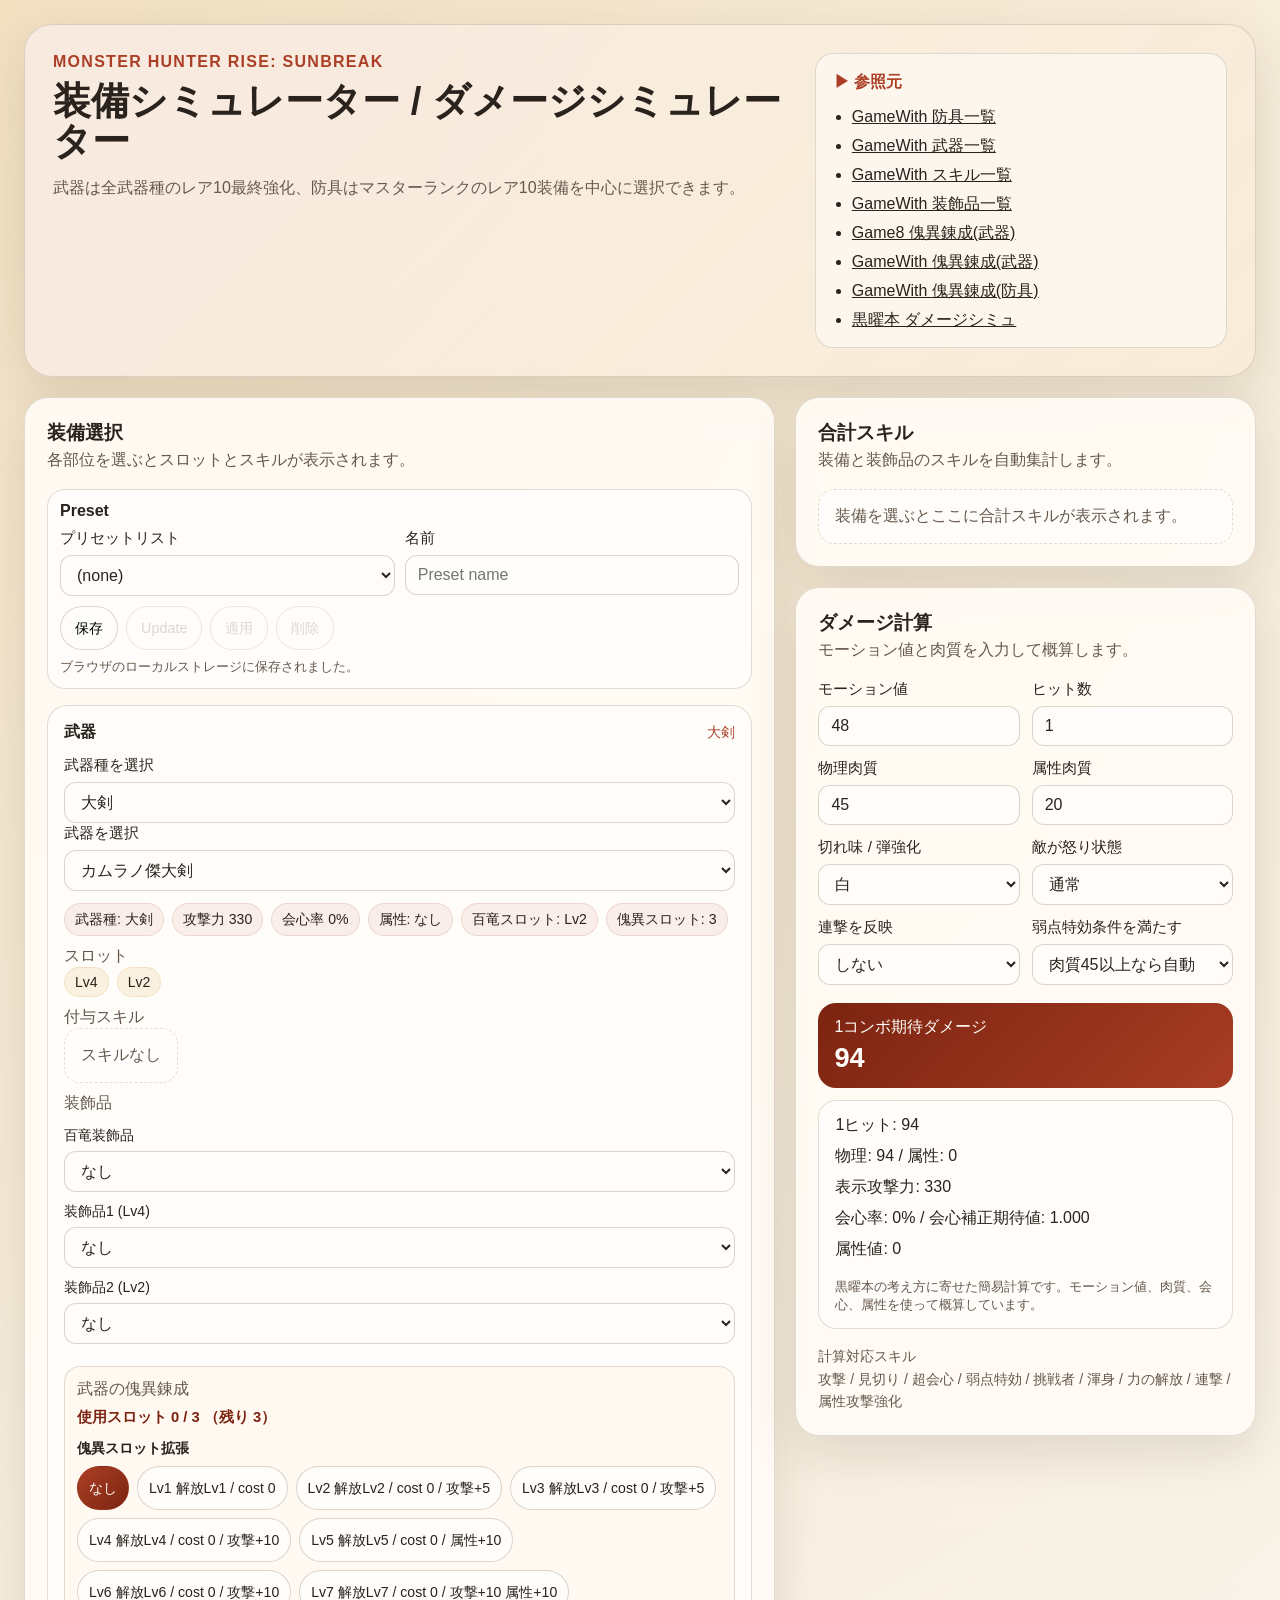
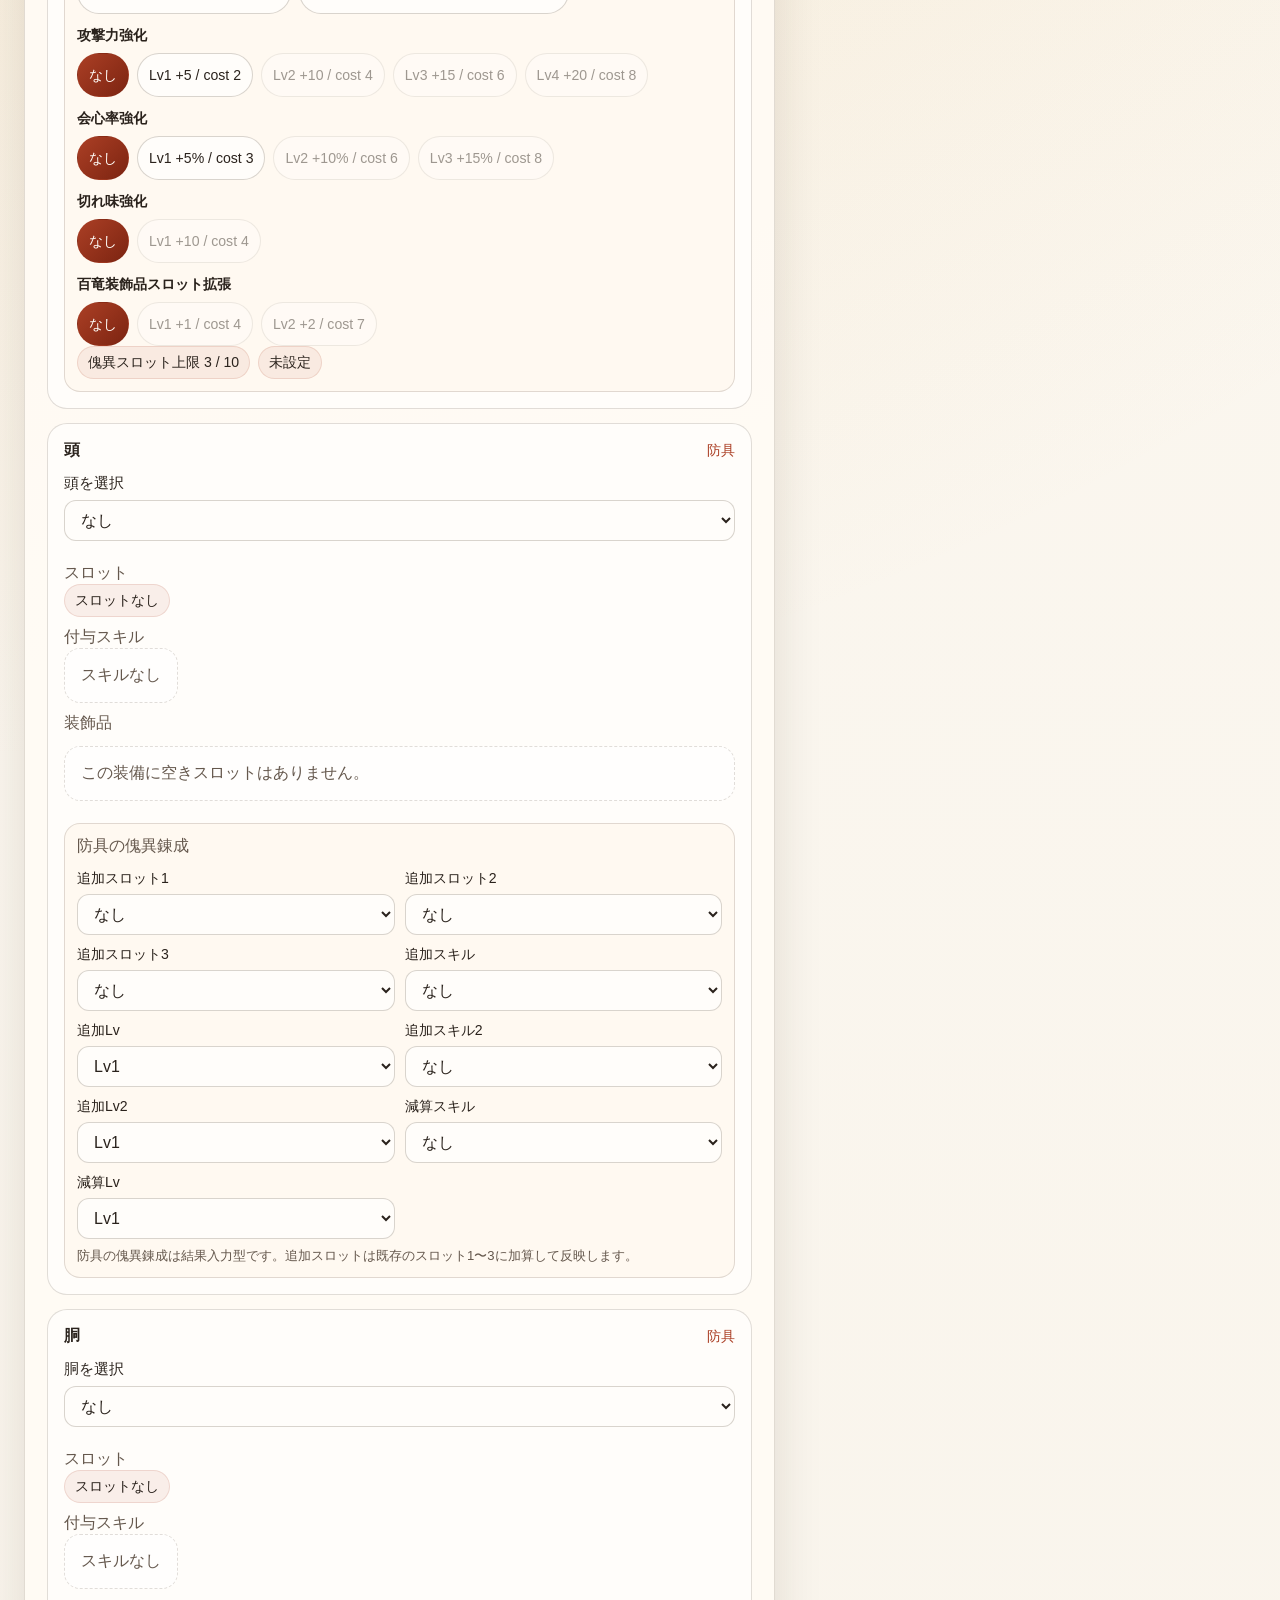
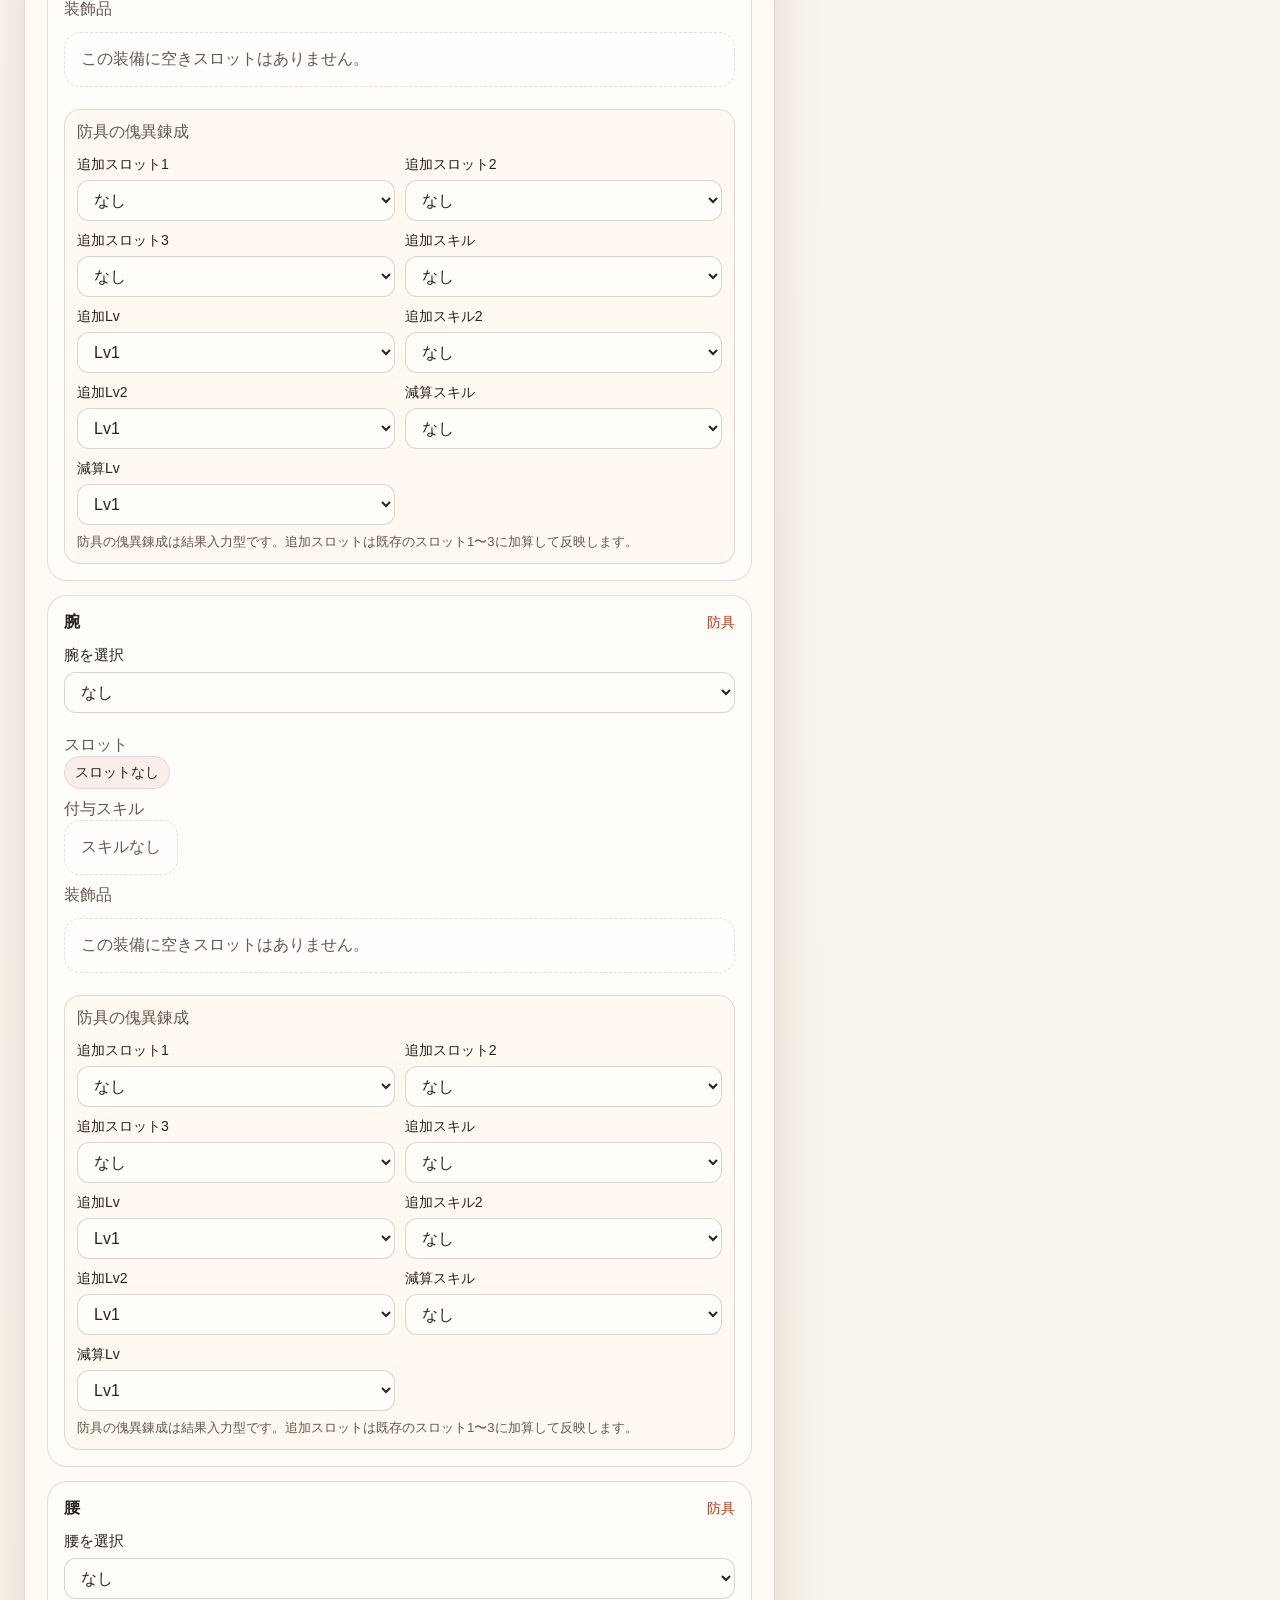
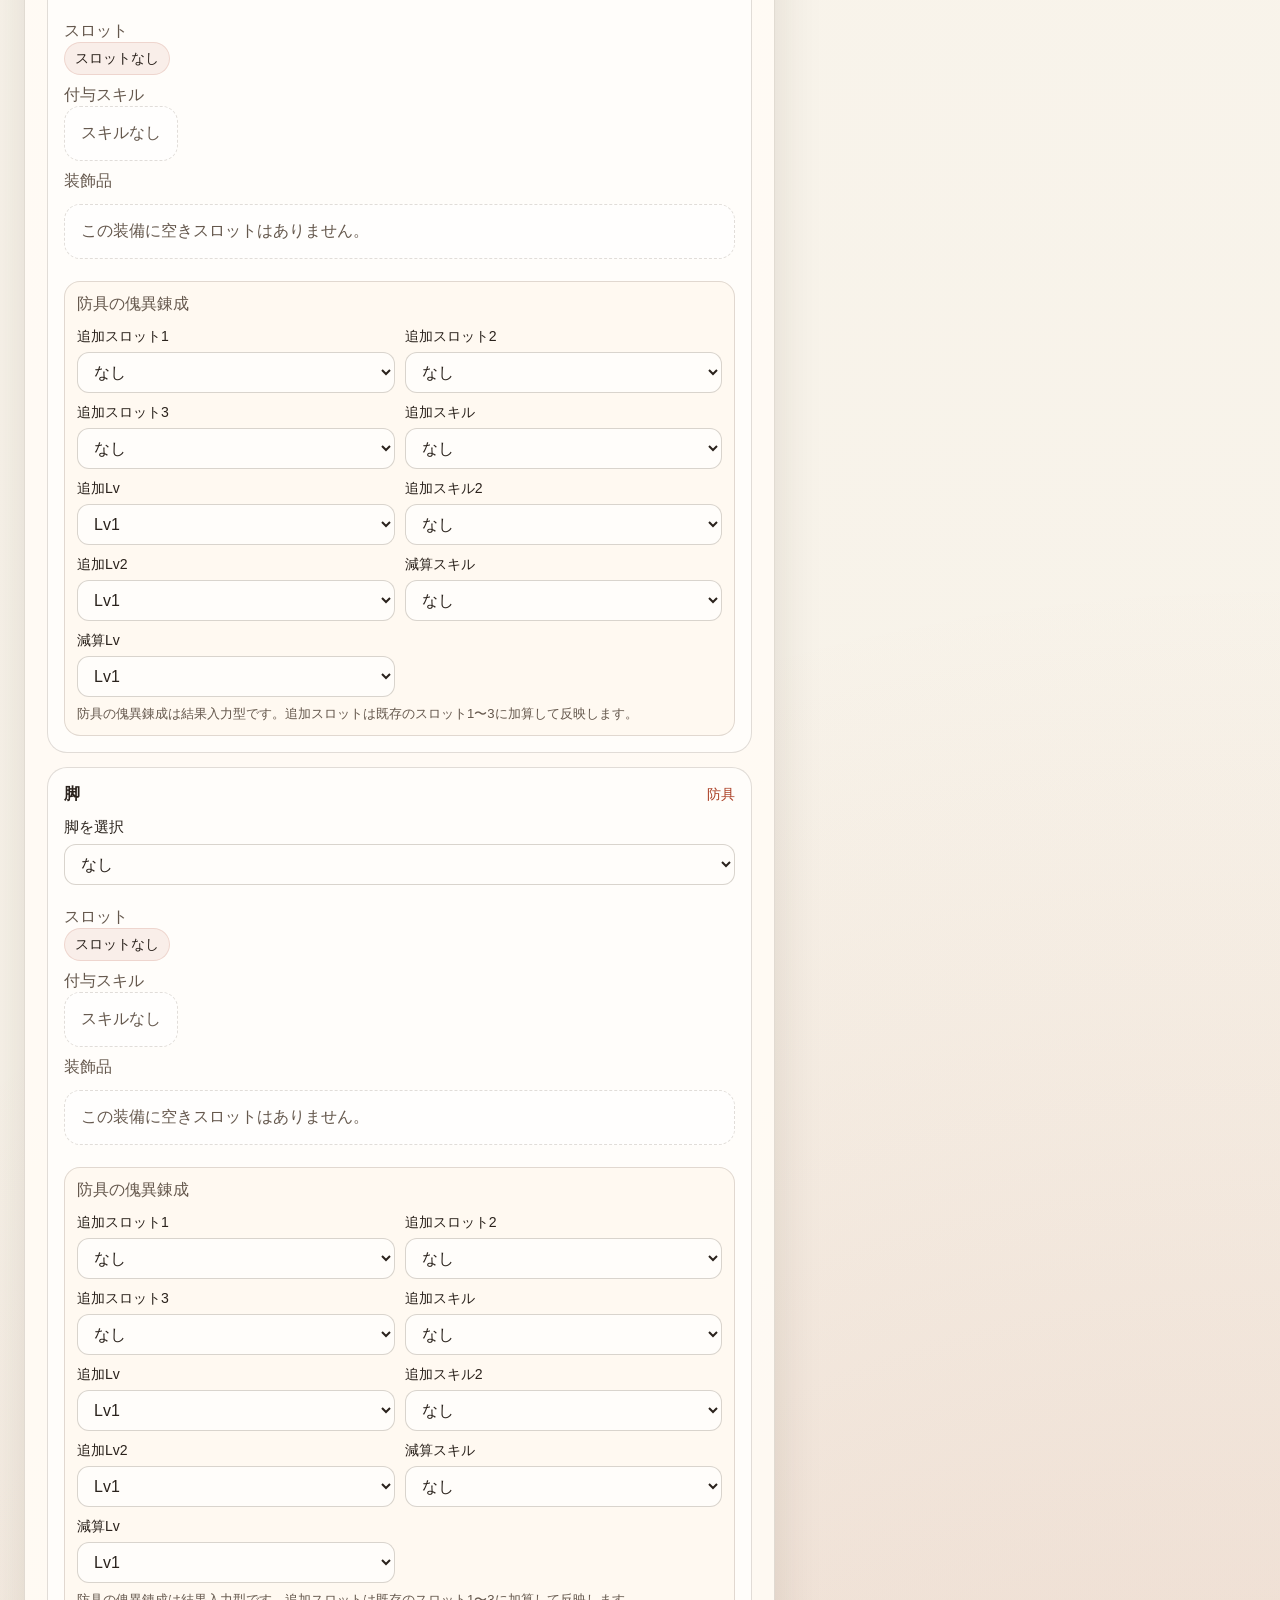
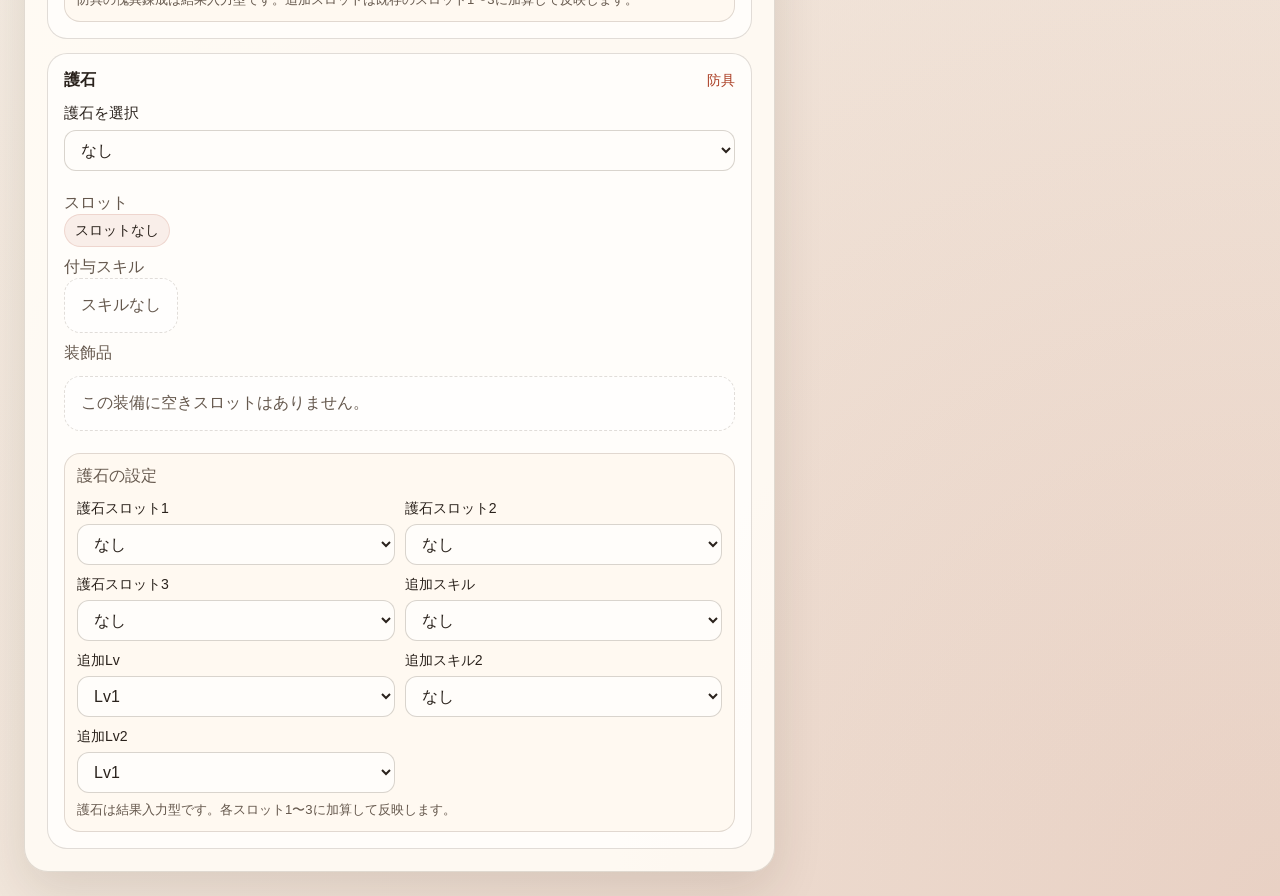
==== index.html @ 84d7444c "Add files via upload" ====
﻿<!DOCTYPE html>
<html lang="ja">
  <head>
    <meta charset="UTF-8" />
    <meta name="viewport" content="width=device-width, initial-scale=1.0" />
    <title>サンブレイク装備・ダメージシミュレーター</title>
    <link rel="stylesheet" href="./styles.css" />
  </head>
  <body>
    <div class="app-shell">
      <header class="hero">
        <div>
          <p class="eyebrow">Monster Hunter Rise: Sunbreak</p>
          <h1>装備シミュレーター / ダメージシミュレーター</h1>
          <p class="hero-copy">
            武器は全武器種のレア10最終強化、防具はマスターランクのレア10装備を中心に選択できます。
          </p>
        </div>
        <div class="hero-note">
          <details open>
            <summary style="cursor:pointer;font-weight:700;color:var(--accent);list-style:none;padding:2px 0;">▶ 参照元</summary>
            <ul>
              <li><a href="https://gamewith.jp/mhrize/article/show/348248" target="_blank" rel="noreferrer">GameWith 防具一覧</a></li>
              <li><a href="https://gamewith.jp/mhrize/article/show/230751" target="_blank" rel="noreferrer">GameWith 武器一覧</a></li>
              <li><a href="https://gamewith.jp/mhrize/article/show/265040" target="_blank" rel="noreferrer">GameWith スキル一覧</a></li>
              <li><a href="https://gamewith.jp/mhrize/article/show/266756" target="_blank" rel="noreferrer">GameWith 装飾品一覧</a></li>
              <li><a href="https://game8.jp/mhrise/470336" target="_blank" rel="noreferrer">Game8 傀異錬成(武器)</a></li>
              <li><a href="https://gamewith.jp/mhrize/article/show/352670" target="_blank" rel="noreferrer">GameWith 傀異錬成(武器)</a></li>
              <li><a href="https://gamewith.jp/mhrize/article/show/379459" target="_blank" rel="noreferrer">GameWith 傀異錬成(防具)</a></li>
              <li><a href="https://kuroyonhon.com/mhrisesb/d/dame.php" target="_blank" rel="noreferrer">黒曜本 ダメージシミュ</a></li>
            </ul>
          </details>
        </div>
      </header>

      <main class="layout">
        <section class="panel">
          <div class="section-heading">
            <h2>装備選択</h2>
            <p>各部位を選ぶとスロットとスキルが表示されます。</p>
          </div>
          <div id="preset-panel" class="preset-panel">
            <div class="preset-title">Preset</div>
            <div class="preset-grid">
              <label>
                プリセットリスト
                <select id="preset-select" data-expandable-select="true"></select>
              </label>
              <label>
                名前
                <input id="preset-name" type="text" placeholder="Preset name" />
              </label>
              <div class="preset-actions">
                <button type="button" id="preset-save">保存</button>
                <button type="button" id="preset-update">Update</button>
                <button type="button" id="preset-apply">適用</button>
                <button type="button" id="preset-delete">削除</button>
              </div>
            </div>
            <div class="meta-text">ブラウザのローカルストレージに保存されました。</div>
          </div>          <div id="equipment-grid" class="equipment-grid"></div>
        </section>

        <aside class="summary-column">
          <section class="panel">
            <div class="section-heading">
              <h2>合計スキル</h2>
              <p>装備と装飾品のスキルを自動集計します。</p>
            </div>
            <div id="skill-summary" class="skill-summary"></div>
          </section>

          <section class="panel">
            <div class="section-heading">
              <h2>ダメージ計算</h2>
              <p>モーション値と肉質を入力して概算します。</p>
            </div>
            <form id="damage-form" class="damage-form">
              <label>
                モーション値
                <input type="number" name="motionValue" min="1" max="500" value="48" />
              </label>
              <label>
                ヒット数
                <input type="number" name="hits" min="1" max="20" value="1" />
              </label>
              <label>
                物理肉質
                <input type="number" name="hitzone" min="1" max="100" value="45" />
              </label>
              <label>
                属性肉質
                <input type="number" name="elementHitzone" min="0" max="100" value="20" />
              </label>
              <label>
                切れ味 / 弾強化
                <select name="sharpness">
                  <option value="purple">紫</option>
                  <option value="white" selected>白</option>
                  <option value="blue">青</option>
                  <option value="green">緑</option>
                </select>
              </label>
              <label>
                敵が怒り状態
                <select name="monsterState">
                  <option value="normal" selected>通常</option>
                  <option value="enraged">怒り</option>
                </select>
              </label>
              <label>
                連撃を反映
                <select name="burstState">
                  <option value="off" selected>しない</option>
                  <option value="on">する</option>
                </select>
              </label>
              <label>
                弱点特効条件を満たす
                <select name="weakspot">
                  <option value="auto" selected>肉質45以上なら自動</option>
                  <option value="force">常に反映</option>
                  <option value="off">反映しない</option>
                </select>
              </label>
            </form>

            <div id="damage-output" class="damage-output"></div>
            <div class="supported-skills">
              <p>計算対応スキル</p>
              <p>攻撃 / 見切り / 超会心 / 弱点特効 / 挑戦者 / 渾身 / 力の解放 / 連撃 / 属性攻撃強化</p>
            </div>
          </section>
        </aside>
      </main>
    </div>

    <script src="./data.js"></script>
    <script src="./app.js"></script>
  </body>
</html>
---- styles.css ----
:root {
  --bg: #f6f1e7;
  --panel: rgba(255, 251, 245, 0.92);
  --line: rgba(73, 54, 32, 0.16);
  --ink: #2a221c;
  --muted: #65584d;
  --accent: #ab3f25;
  --accent-strong: #7c2411;
  --gold: #d49b35;
  --shadow: 0 18px 50px rgba(49, 32, 16, 0.12);
}

* { box-sizing: border-box; }

body {
  margin: 0;
  min-height: 100vh;
  font-family: "Yu Gothic UI", "Hiragino Sans", sans-serif;
  color: var(--ink);
  background:
    radial-gradient(circle at top left, rgba(212,155,53,0.26), transparent 32%),
    radial-gradient(circle at bottom right, rgba(171,63,37,0.18), transparent 26%),
    linear-gradient(180deg, #fcf8f1, var(--bg));
}

a { color: inherit; }

.app-shell {
  max-width: 1420px;
  margin: 0 auto;
  padding: 24px;
}

/* HERO */
.hero {
  display: grid;
  grid-template-columns: 1.8fr 1fr;
  gap: 20px;
  padding: 28px;
  border: 1px solid var(--line);
  border-radius: 28px;
  background: linear-gradient(135deg, rgba(171,63,37,0.08), rgba(212,155,53,0.14)), var(--panel);
  box-shadow: var(--shadow);
}

.eyebrow {
  margin: 0 0 10px;
  color: var(--accent);
  font-weight: 700;
  letter-spacing: 0.08em;
  text-transform: uppercase;
}

h1, h2, h3, h4, p { margin: 0; }

h1 { font-size: clamp(1.9rem, 3vw, 3.2rem); line-height: 1.05; }

.hero-copy, .section-heading p, .piece-summary, .supported-skills, .meta-text { color: var(--muted); }

.hero-copy { margin-top: 12px; max-width: 760px; line-height: 1.7; }

.hero-note {
  padding: 16px 18px;
  border-radius: 18px;
  border: 1px solid var(--line);
  background: rgba(255,255,255,0.5);
}

.hero-note ul { margin: 12px 0 0; padding-left: 18px; display: grid; gap: 8px; }

/* LAYOUT */
.layout {
  display: grid;
  grid-template-columns: minmax(0, 1.55fr) minmax(320px, 0.95fr);
  gap: 20px;
  margin-top: 20px;
}

.summary-column { display: grid; gap: 20px; align-content: start; }

.panel {
  padding: 22px;
  border: 1px solid var(--line);
  border-radius: 24px;
  background: var(--panel);
  box-shadow: var(--shadow);
}

.section-heading { margin-bottom: 18px; }
.section-heading h2 { font-size: 1.2rem; margin-bottom: 4px; }

/* EQUIPMENT */
.equipment-grid { display: grid; gap: 14px; }

.piece-card {
  border: 1px solid var(--line);
  border-radius: 20px;
  padding: 16px;
  background: rgba(255,255,255,0.58);
}

.piece-header {
  display: flex;
  justify-content: space-between;
  gap: 12px;
  align-items: baseline;
  margin-bottom: 12px;
}

.piece-title { font-weight: 700; }
.piece-type { color: var(--accent); font-size: 0.9rem; }

/* FORM ELEMENTS — font-size:16px でスマホズーム防止 */
select, input {
  width: 100%;
  margin-top: 6px;
  border: 1px solid rgba(67,49,26,0.2);
  border-radius: 12px;
  padding: 10px 12px;
  font: inherit;
  font-size: 16px;
  color: var(--ink);
  background: #fffdfa;
}

select[size]:not([size="1"]) { background: #fff; }

label { display: block; font-size: 0.95rem; }

.piece-meta { display: grid; gap: 10px; margin-top: 12px; }

.chip-row, .slot-row, .skill-row { display: flex; flex-wrap: wrap; gap: 8px; }

.chip, .slot-badge, .skill-badge {
  padding: 6px 10px;
  border-radius: 999px;
  background: rgba(171,63,37,0.08);
  border: 1px solid rgba(171,63,37,0.14);
  font-size: 0.88rem;
}

.slot-badge { background: rgba(212,155,53,0.12); border-color: rgba(212,155,53,0.18); }
.skill-badge { background: rgba(34,75,57,0.09); border-color: rgba(34,75,57,0.16); }

.decoration-grid { display: grid; gap: 10px; margin-top: 12px; }
.decoration-label { font-size: 0.88rem; }

/* SKILL SUMMARY */
.skill-summary { display: grid; gap: 10px; }

.summary-item {
  display: flex;
  justify-content: space-between;
  gap: 16px;
  padding: 12px 14px;
  border-radius: 16px;
  border: 1px solid var(--line);
  background: rgba(255,255,255,0.58);
}

.summary-item strong { color: var(--accent-strong); }
.summary-item .overcap { color: #a13b26; }

/* DAMAGE */
.damage-form { display: grid; grid-template-columns: repeat(2, minmax(0, 1fr)); gap: 12px; }
.damage-output { display: grid; gap: 12px; margin-top: 18px; }

/* BOWGUN */
.bowgun-panel { margin-top: 12px; padding: 12px; border: 1px solid var(--line); border-radius: 16px; background: rgba(255,255,255,0.62); }

.bowgun-meta { display: grid; grid-template-columns: repeat(2, minmax(0, 1fr)); gap: 8px; margin-bottom: 10px; }

.bowgun-meta-item { padding: 8px 10px; border-radius: 12px; background: rgba(171,63,37,0.06); }

.status-good { color: #1b7f3a; font-weight: 700; }
.status-base { color: var(--muted); }
.status-warn { color: #a13b26; }

.ammo-grid { display: grid; gap: 8px; max-height: 240px; overflow: auto; }

.ammo-row {
  display: grid;
  grid-template-columns: 1.5fr 0.7fr 1fr;
  gap: 8px;
  align-items: center;
  padding: 8px 10px;
  border-radius: 12px;
  background: rgba(255,255,255,0.72);
  border: 1px solid rgba(67,49,26,0.12);
  font-size: 0.9rem;
}

.ammo-note { color: var(--muted); font-size: 0.85rem; }

/* DAMAGE CARD */
.damage-card {
  padding: 14px 16px;
  border-radius: 18px;
  color: #fffdf9;
  background: linear-gradient(135deg, rgba(124,36,17,0.96), rgba(171,63,37,0.92)), #7c2411;
}

.damage-card strong { display: block; font-size: 1.7rem; margin-top: 4px; }

.damage-breakdown {
  display: grid;
  gap: 10px;
  padding: 14px 16px;
  border-radius: 18px;
  border: 1px solid var(--line);
  background: rgba(255,255,255,0.58);
}

.supported-skills { margin-top: 16px; font-size: 0.88rem; line-height: 1.6; }

.empty {
  padding: 16px;
  border-radius: 16px;
  color: var(--muted);
  background: rgba(255,255,255,0.54);
  border: 1px dashed var(--line);
}

/* AUGMENT */
.augment-panel { margin-top: 12px; padding: 12px; border: 1px solid var(--line); border-radius: 16px; background: rgba(255,248,240,0.82); }

.augment-budget { margin-top: 8px; font-size: 0.92rem; color: var(--accent-strong); font-weight: 700; }

.augment-row { display: grid; gap: 8px; margin-top: 12px; }
.augment-label { font-size: 0.9rem; font-weight: 700; }

.augment-options, .augment-summary { display: flex; flex-wrap: wrap; gap: 8px; }

.augment-chip {
  border: 1px solid rgba(67,49,26,0.2);
  border-radius: 999px;
  padding: 7px 11px;
  font: inherit;
  font-size: 0.88rem;
  color: var(--ink);
  background: #fffdfa;
  cursor: pointer;
  min-height: 44px;
  display: inline-flex;
  align-items: center;
}

.augment-chip.is-active {
  color: #fffdf9;
  background: linear-gradient(135deg, var(--accent), var(--accent-strong));
  border-color: transparent;
}

.augment-chip:disabled { opacity: 0.45; cursor: not-allowed; }

.armor-augment-grid { display: grid; grid-template-columns: repeat(2, minmax(0, 1fr)); gap: 10px; margin-top: 12px; }

/* PRESET */
.preset-panel { margin-bottom: 16px; padding: 12px; border: 1px solid var(--line); border-radius: 18px; background: rgba(255,255,255,0.68); }
.preset-title { font-weight: 700; margin-bottom: 8px; }
.preset-grid { display: grid; grid-template-columns: repeat(2, minmax(0, 1fr)); gap: 10px; }
.preset-actions { display: flex; flex-wrap: wrap; gap: 8px; align-items: center; }

.preset-actions button {
  border: 1px solid rgba(67,49,26,0.2);
  border-radius: 999px;
  padding: 8px 14px;
  font: inherit;
  font-size: 0.9rem;
  background: #fffdfa;
  cursor: pointer;
  min-height: 44px;
}

.preset-actions button:disabled { opacity: 0.5; cursor: not-allowed; }

.meta-text { margin-top: 8px; font-size: 0.82rem; }

/* ===== TABLET (〜1040px) ===== */
@media (max-width: 1040px) {
  .layout, .hero { grid-template-columns: 1fr; }
}

/* ===== MOBILE (〜720px) ===== */
@media (max-width: 720px) {
  .app-shell { padding: 12px; }

  .panel, .hero { padding: 14px; border-radius: 18px; }

  h1 { font-size: 1.45rem; }

  .hero-copy { font-size: 0.88rem; }

  /* 参照元リストを折りたたみ */
  .hero-note > p { display: none; }
  .hero-note::before {
    content: "▶ 参照元を表示";
    display: block;
    font-size: 0.85rem;
    color: var(--accent);
    font-weight: 700;
    cursor: pointer;
  }

  .damage-form { grid-template-columns: 1fr; }

  .bowgun-meta, .armor-augment-grid, .preset-grid { grid-template-columns: 1fr; }

  .ammo-row {
    grid-template-columns: 1.2fr 0.6fr 1fr;
    font-size: 0.82rem;
  }

  .piece-header { flex-direction: column; gap: 4px; }

  .chip, .slot-badge, .skill-badge { font-size: 0.78rem; padding: 4px 8px; }

  .damage-card strong { font-size: 1.35rem; }

  /* augment チップ: 横スクロール対応 */
  .augment-options {
    overflow-x: auto;
    flex-wrap: nowrap;
    padding-bottom: 4px;
    -webkit-overflow-scrolling: touch;
    scrollbar-width: thin;
  }

  select, input { padding: 12px; min-height: 48px; }
}

/* ===== SMALL PHONE (〜400px) ===== */
@media (max-width: 400px) {
  .app-shell { padding: 8px; }
  h1 { font-size: 1.2rem; }
  .preset-actions button { padding: 8px 10px; font-size: 0.8rem; }
  .section-heading h2 { font-size: 1.05rem; }
}
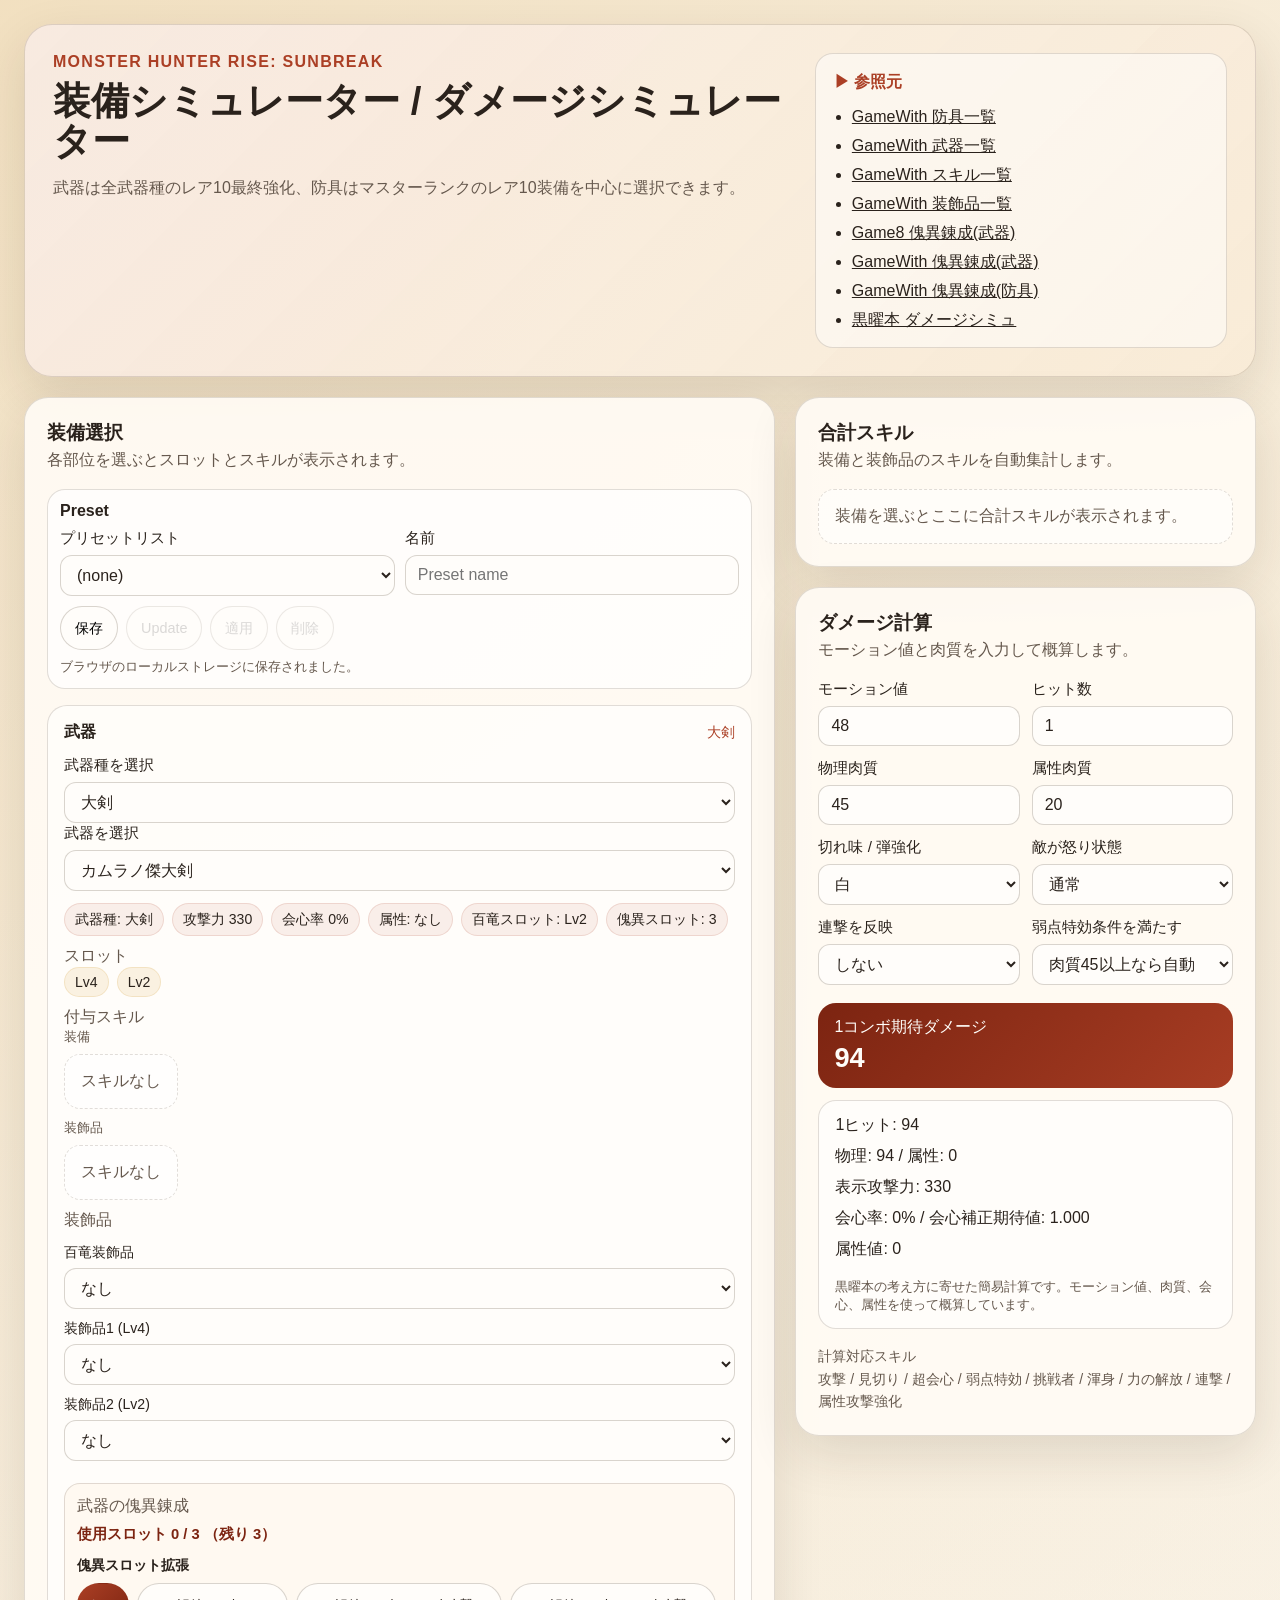
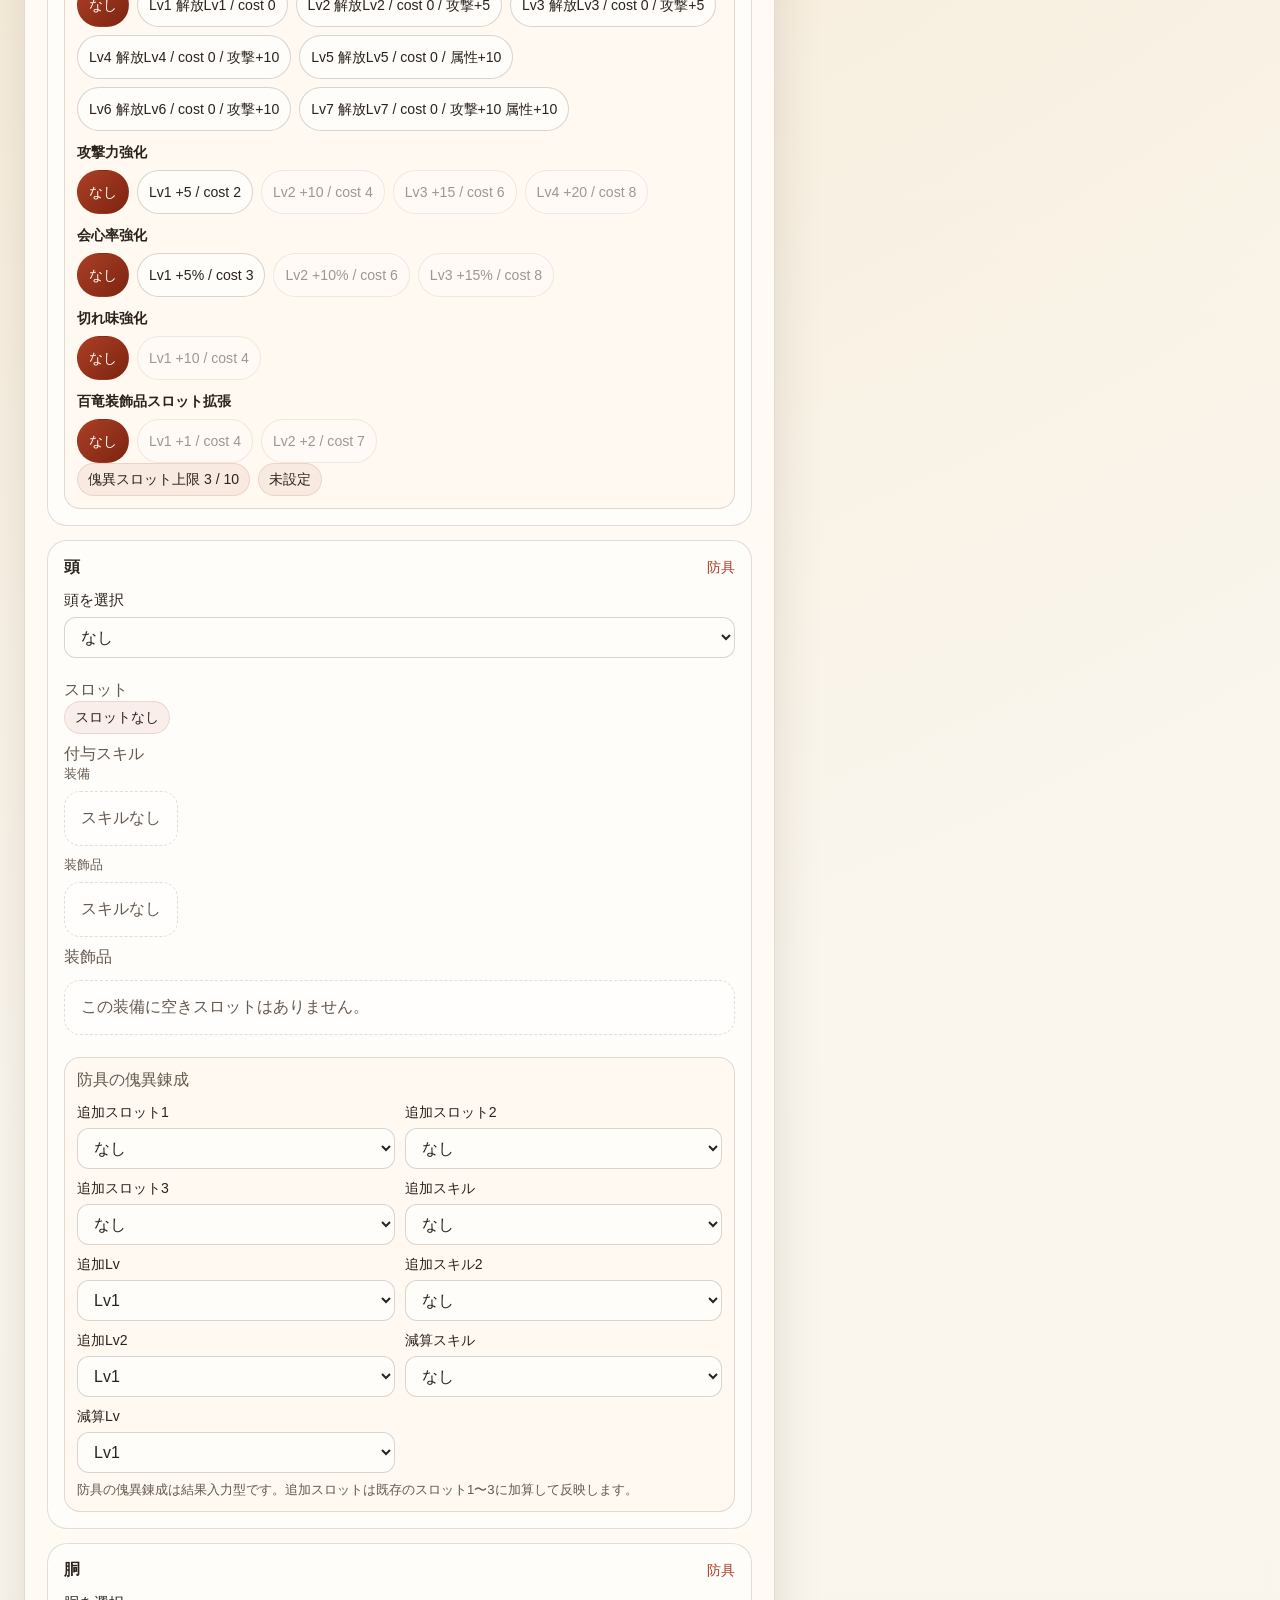
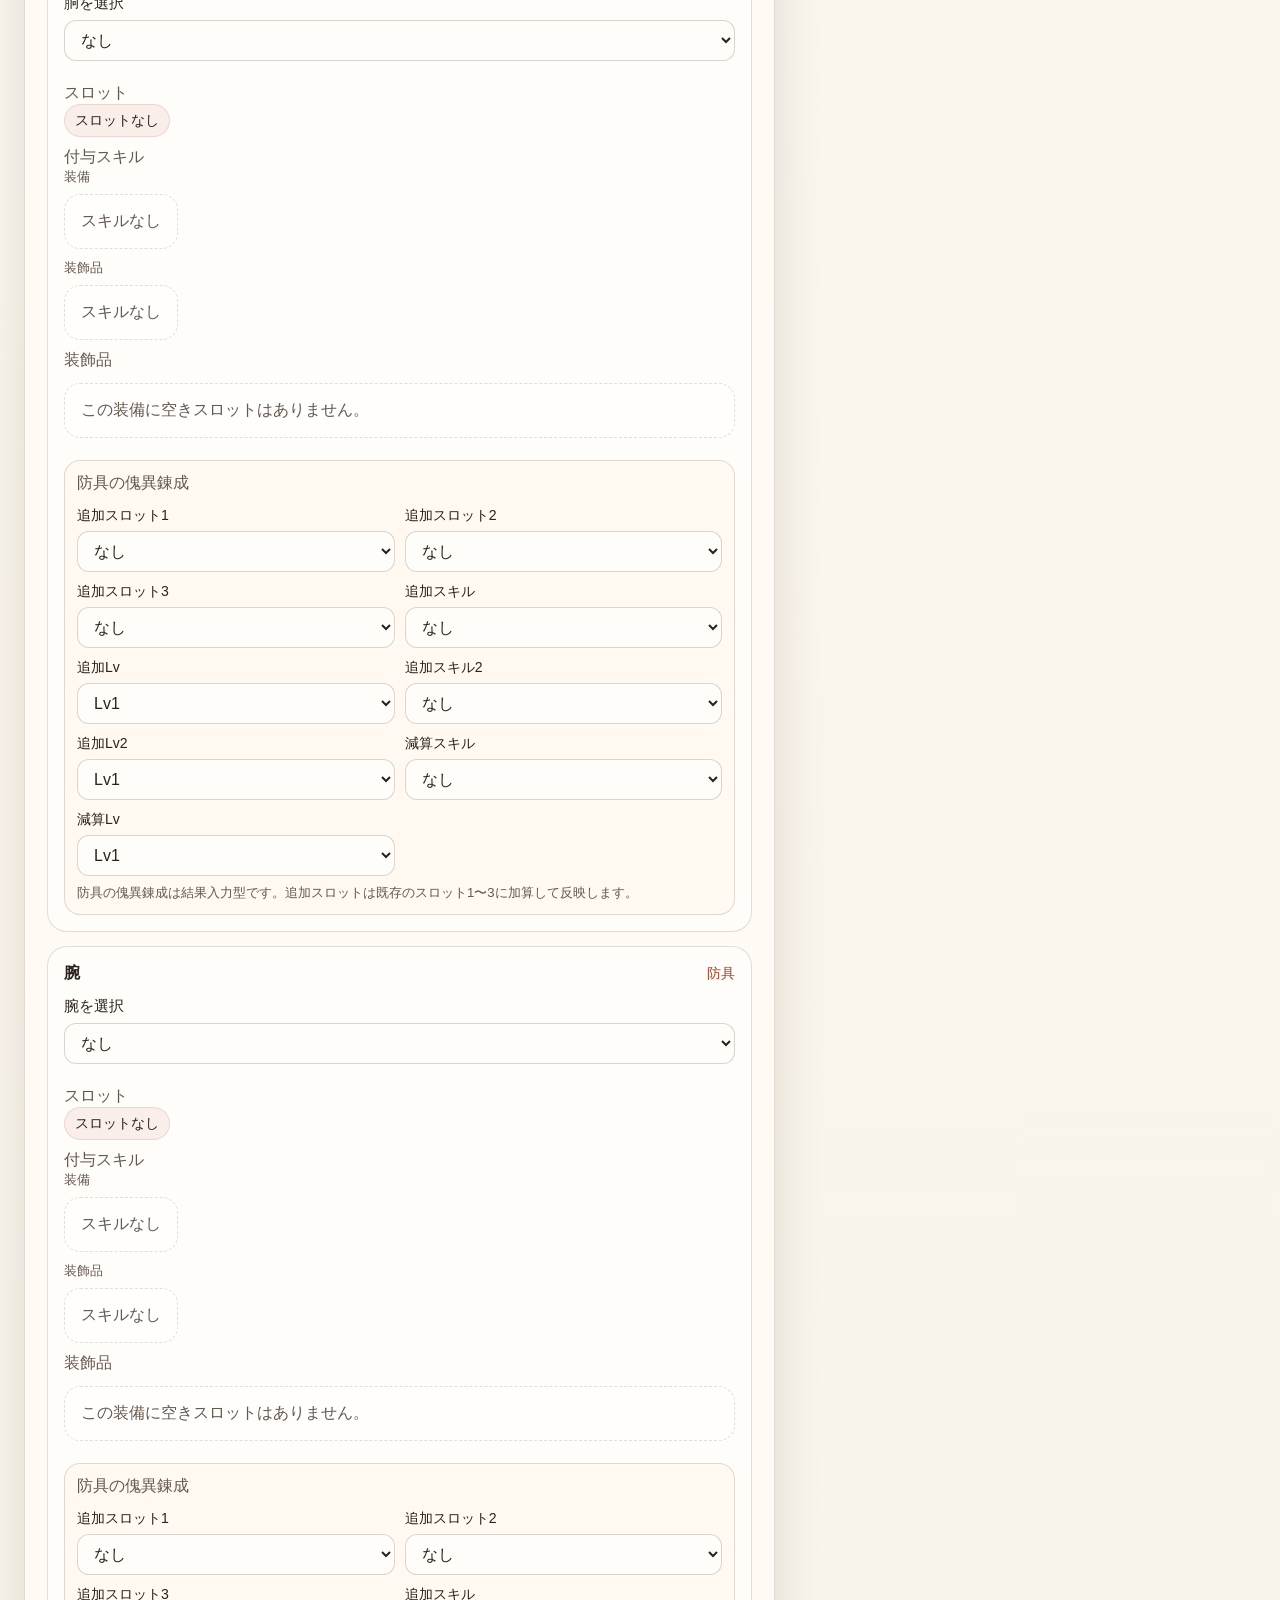
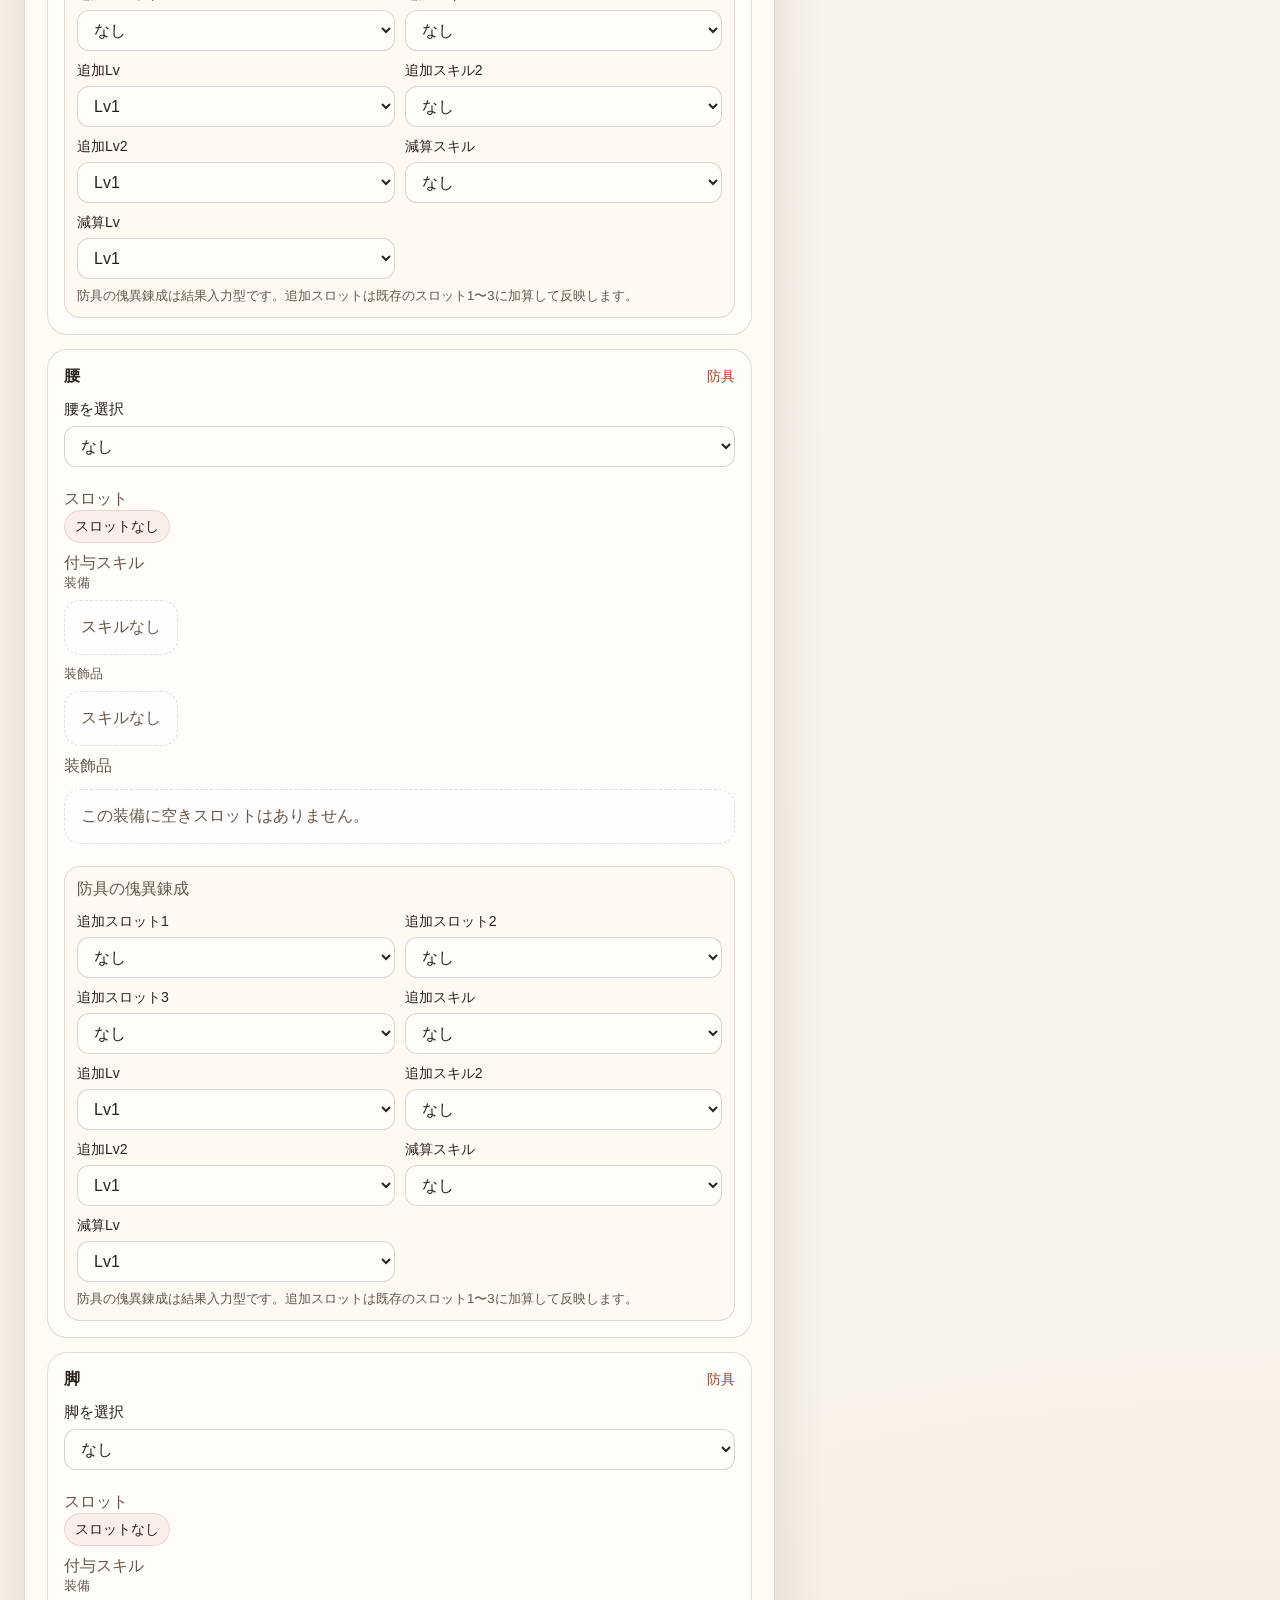
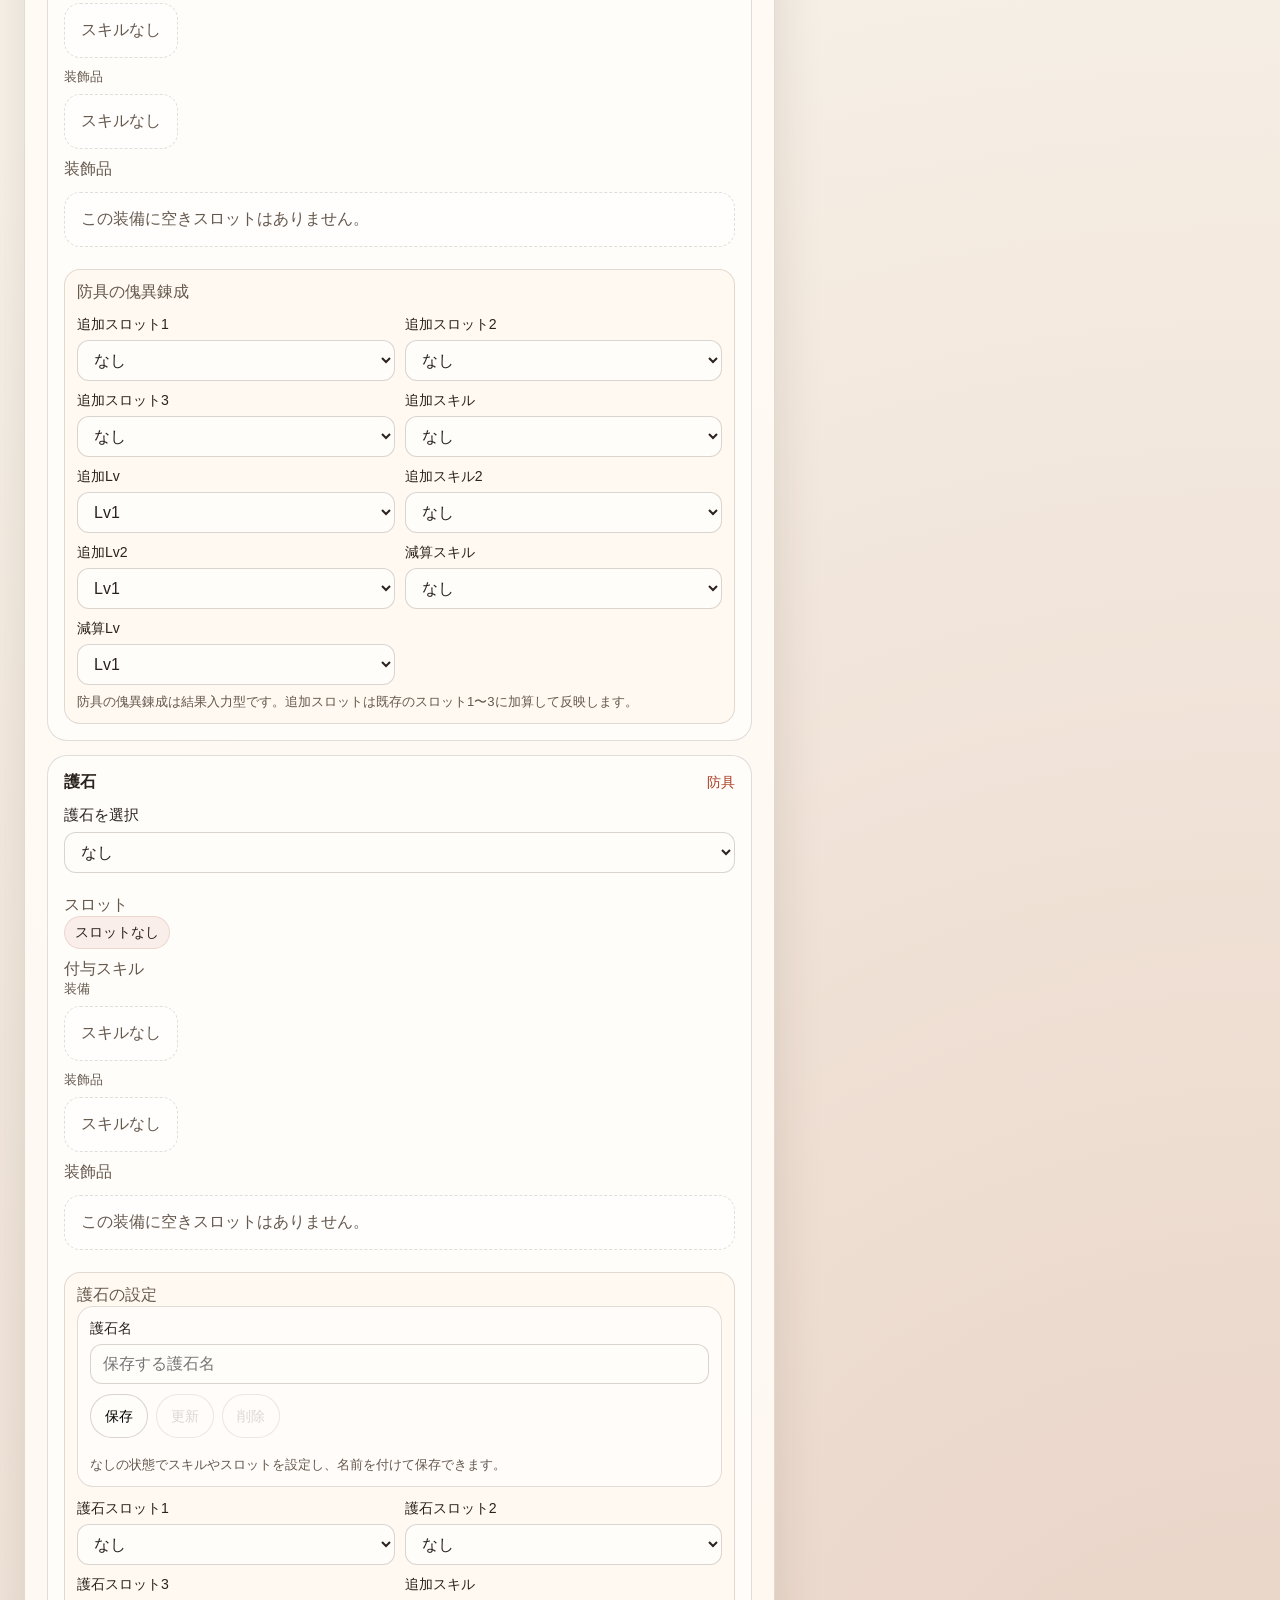
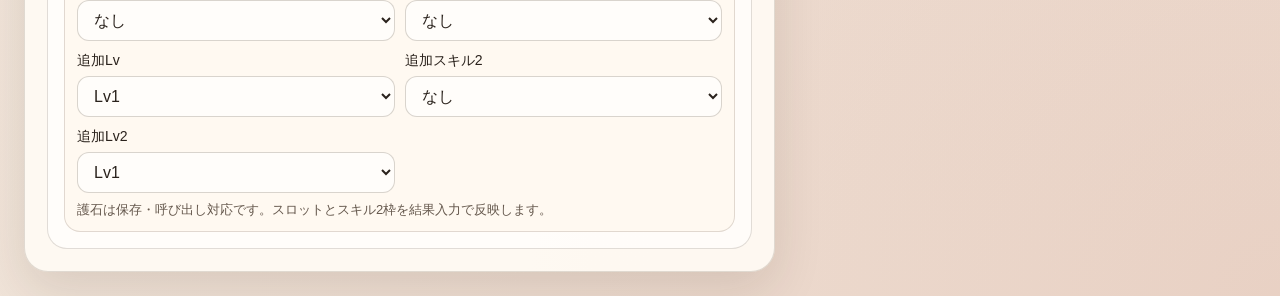
==== commit f5aeb061: "Add files via upload" ====
--- a/index.html
+++ b/index.html
@@ -1,4 +1,4 @@
-﻿<!DOCTYPE html>
+<!DOCTYPE html>
 <html lang="ja">
   <head>
     <meta charset="UTF-8" />
@@ -58,7 +58,8 @@
               </div>
             </div>
             <div class="meta-text">ブラウザのローカルストレージに保存されました。</div>
-          </div>          <div id="equipment-grid" class="equipment-grid"></div>
+          </div>
+          <div id="equipment-grid" class="equipment-grid"></div>
         </section>
 
         <aside class="summary-column">
@@ -135,8 +136,52 @@
       </main>
     </div>
 
+    <!-- フローティングナビ（スマホのみ） -->
+    <div id="float-nav" class="float-nav">
+      <div id="float-menu" class="float-menu" hidden>
+        <div class="float-menu-title">ジャンプ先</div>
+        <button class="float-menu-item" onclick="floatNavTo('top')">⬆ トップ</button>
+        <div class="float-menu-divider">── 装備 ──</div>
+        <button class="float-menu-item" onclick="floatNavTo('section-weapon')">🗡 武器</button>
+        <button class="float-menu-item" onclick="floatNavTo('section-head')">🪖 頭</button>
+        <button class="float-menu-item" onclick="floatNavTo('section-chest')">🥻 胴</button>
+        <button class="float-menu-item" onclick="floatNavTo('section-arms')">🧤 腕</button>
+        <button class="float-menu-item" onclick="floatNavTo('section-waist')">🎽 腰</button>
+        <button class="float-menu-item" onclick="floatNavTo('section-legs')">👢 脚</button>
+        <button class="float-menu-item" onclick="floatNavTo('section-charm')">💎 護石</button>
+        <div class="float-menu-divider">── まとめ ──</div>
+        <button class="float-menu-item" onclick="floatNavTo('skill-summary')">📊 合計スキル</button>
+        <button class="float-menu-item" onclick="floatNavTo('damage-form')">💥 ダメージ計算</button>
+      </div>
+      <button id="float-toggle" class="float-toggle" onclick="toggleFloatNav()" aria-label="ナビゲーション">
+        <span id="float-toggle-icon">☰</span>
+      </button>
+    </div>
+
+    <script>
+      function toggleFloatNav() {
+        const menu = document.getElementById('float-menu');
+        const icon = document.getElementById('float-toggle-icon');
+        const isOpen = !menu.hidden;
+        menu.hidden = isOpen;
+        icon.textContent = isOpen ? '☰' : '✕';
+      }
+      function floatNavTo(id) {
+        const el = id === 'top' ? document.body : document.getElementById(id);
+        if (el) el.scrollIntoView({ behavior: 'smooth', block: 'start' });
+        document.getElementById('float-menu').hidden = true;
+        document.getElementById('float-toggle-icon').textContent = '☰';
+      }
+      document.addEventListener('click', function(e) {
+        const nav = document.getElementById('float-nav');
+        if (!nav.contains(e.target)) {
+          document.getElementById('float-menu').hidden = true;
+          document.getElementById('float-toggle-icon').textContent = '☰';
+        }
+      });
+    </script>
+
     <script src="./data.js"></script>
     <script src="./app.js"></script>
   </body>
 </html>
-
--- a/styles.css
+++ b/styles.css
@@ -31,7 +31,7 @@
   padding: 24px;
 }
 
-/* HERO */
+/* ── HERO ── */
 .hero {
   display: grid;
   grid-template-columns: 1.8fr 1fr;
@@ -68,7 +68,7 @@
 
 .hero-note ul { margin: 12px 0 0; padding-left: 18px; display: grid; gap: 8px; }
 
-/* LAYOUT */
+/* ── LAYOUT ── */
 .layout {
   display: grid;
   grid-template-columns: minmax(0, 1.55fr) minmax(320px, 0.95fr);
@@ -89,7 +89,7 @@
 .section-heading { margin-bottom: 18px; }
 .section-heading h2 { font-size: 1.2rem; margin-bottom: 4px; }
 
-/* EQUIPMENT */
+/* ── EQUIPMENT ── */
 .equipment-grid { display: grid; gap: 14px; }
 
 .piece-card {
@@ -110,7 +110,7 @@
 .piece-title { font-weight: 700; }
 .piece-type { color: var(--accent); font-size: 0.9rem; }
 
-/* FORM ELEMENTS — font-size:16px でスマホズーム防止 */
+/* ── FORM — font-size:16px でiOSズーム防止 ── */
 select, input {
   width: 100%;
   margin-top: 6px;
@@ -131,6 +131,11 @@
 
 .chip-row, .slot-row, .skill-row { display: flex; flex-wrap: wrap; gap: 8px; }
 
+/* ── SKILL GROUPS ── */
+.skill-groups { display: grid; gap: 10px; }
+.skill-group-block { display: grid; gap: 8px; }
+.skill-group-title { font-size: 0.82rem; color: var(--muted); }
+
 .chip, .slot-badge, .skill-badge {
   padding: 6px 10px;
   border-radius: 999px;
@@ -145,7 +150,7 @@
 .decoration-grid { display: grid; gap: 10px; margin-top: 12px; }
 .decoration-label { font-size: 0.88rem; }
 
-/* SKILL SUMMARY */
+/* ── SKILL SUMMARY ── */
 .skill-summary { display: grid; gap: 10px; }
 
 .summary-item {
@@ -160,12 +165,13 @@
 
 .summary-item strong { color: var(--accent-strong); }
 .summary-item .overcap { color: #a13b26; }
-
-/* DAMAGE */
+.summary-item .cap-reached { color: #2d7a46; }
+
+/* ── DAMAGE ── */
 .damage-form { display: grid; grid-template-columns: repeat(2, minmax(0, 1fr)); gap: 12px; }
 .damage-output { display: grid; gap: 12px; margin-top: 18px; }
 
-/* BOWGUN */
+/* ── BOWGUN ── */
 .bowgun-panel { margin-top: 12px; padding: 12px; border: 1px solid var(--line); border-radius: 16px; background: rgba(255,255,255,0.62); }
 
 .bowgun-meta { display: grid; grid-template-columns: repeat(2, minmax(0, 1fr)); gap: 8px; margin-bottom: 10px; }
@@ -192,7 +198,7 @@
 
 .ammo-note { color: var(--muted); font-size: 0.85rem; }
 
-/* DAMAGE CARD */
+/* ── DAMAGE CARD ── */
 .damage-card {
   padding: 14px 16px;
   border-radius: 18px;
@@ -221,14 +227,11 @@
   border: 1px dashed var(--line);
 }
 
-/* AUGMENT */
+/* ── AUGMENT ── */
 .augment-panel { margin-top: 12px; padding: 12px; border: 1px solid var(--line); border-radius: 16px; background: rgba(255,248,240,0.82); }
-
 .augment-budget { margin-top: 8px; font-size: 0.92rem; color: var(--accent-strong); font-weight: 700; }
-
 .augment-row { display: grid; gap: 8px; margin-top: 12px; }
 .augment-label { font-size: 0.9rem; font-weight: 700; }
-
 .augment-options, .augment-summary { display: flex; flex-wrap: wrap; gap: 8px; }
 
 .augment-chip {
@@ -255,7 +258,20 @@
 
 .armor-augment-grid { display: grid; grid-template-columns: repeat(2, minmax(0, 1fr)); gap: 10px; margin-top: 12px; }
 
-/* PRESET */
+/* ── CHARM STORAGE ── */
+.charm-storage-panel {
+  display: grid;
+  gap: 10px;
+  margin-bottom: 12px;
+  padding: 12px;
+  border: 1px solid var(--line);
+  border-radius: 16px;
+  background: rgba(255,255,255,0.54);
+}
+
+.charm-actions { display: flex; flex-wrap: wrap; gap: 8px; }
+
+/* ── PRESET ── */
 .preset-panel { margin-bottom: 16px; padding: 12px; border: 1px solid var(--line); border-radius: 18px; background: rgba(255,255,255,0.68); }
 .preset-title { font-weight: 700; margin-bottom: 8px; }
 .preset-grid { display: grid; grid-template-columns: repeat(2, minmax(0, 1fr)); gap: 10px; }
@@ -274,50 +290,58 @@
 
 .preset-actions button:disabled { opacity: 0.5; cursor: not-allowed; }
 
-.meta-text { margin-top: 8px; font-size: 0.82rem; }
-
-/* ===== TABLET (〜1040px) ===== */
+.meta-text { margin-top: 8px; font-size: 0.82rem; color: var(--muted); }
+
+/* ════════════════════════════════
+   TABLET  ≤1040px
+════════════════════════════════ */
 @media (max-width: 1040px) {
   .layout, .hero { grid-template-columns: 1fr; }
 }
 
-/* ===== MOBILE (〜720px) ===== */
+/* ════════════════════════════════
+   MOBILE  ≤720px
+════════════════════════════════ */
 @media (max-width: 720px) {
-  .app-shell { padding: 12px; }
-
-  .panel, .hero { padding: 14px; border-radius: 18px; }
-
-  h1 { font-size: 1.45rem; }
-
-  .hero-copy { font-size: 0.88rem; }
-
-  /* 参照元リストを折りたたみ */
-  .hero-note > p { display: none; }
-  .hero-note::before {
-    content: "▶ 参照元を表示";
-    display: block;
-    font-size: 0.85rem;
-    color: var(--accent);
-    font-weight: 700;
-    cursor: pointer;
-  }
-
-  .damage-form { grid-template-columns: 1fr; }
-
-  .bowgun-meta, .armor-augment-grid, .preset-grid { grid-template-columns: 1fr; }
-
-  .ammo-row {
-    grid-template-columns: 1.2fr 0.6fr 1fr;
-    font-size: 0.82rem;
-  }
-
-  .piece-header { flex-direction: column; gap: 4px; }
-
-  .chip, .slot-badge, .skill-badge { font-size: 0.78rem; padding: 4px 8px; }
-
-  .damage-card strong { font-size: 1.35rem; }
-
-  /* augment チップ: 横スクロール対応 */
+  /* 余白を詰める */
+  .app-shell { padding: 10px; }
+  .panel, .hero { padding: 12px; border-radius: 16px; }
+  .layout { gap: 12px; margin-top: 12px; }
+  .hero { gap: 12px; }
+  .equipment-grid { gap: 10px; }
+  .piece-card { padding: 12px; border-radius: 16px; }
+  .section-heading { margin-bottom: 12px; }
+
+  /* タイポ */
+  h1 { font-size: 1.35rem; }
+  .hero-copy { font-size: 0.86rem; margin-top: 8px; }
+  .section-heading h2 { font-size: 1.1rem; }
+
+  /* 参照元折りたたみ */
+  .hero-note { padding: 10px 12px; }
+
+  /* フォーム */
+  .damage-form { grid-template-columns: 1fr; gap: 8px; }
+  select, input { padding: 11px 12px; min-height: 48px; }
+
+  /* グリッド系を1列に */
+  .bowgun-meta,
+  .armor-augment-grid,
+  .preset-grid { grid-template-columns: 1fr; }
+
+  .ammo-row { grid-template-columns: 1.2fr 0.6fr 1fr; font-size: 0.8rem; }
+
+  /* piece-header */
+  .piece-header { flex-direction: column; gap: 2px; margin-bottom: 8px; }
+
+  /* バッジ小さく */
+  .chip, .slot-badge, .skill-badge { font-size: 0.76rem; padding: 4px 8px; }
+
+  /* damage */
+  .damage-card strong { font-size: 1.3rem; }
+  .damage-output { margin-top: 12px; }
+
+  /* augment チップを横スクロール */
   .augment-options {
     overflow-x: auto;
     flex-wrap: nowrap;
@@ -325,14 +349,113 @@
     -webkit-overflow-scrolling: touch;
     scrollbar-width: thin;
   }
-
-  select, input { padding: 12px; min-height: 48px; }
-}
-
-/* ===== SMALL PHONE (〜400px) ===== */
+  .augment-panel { padding: 10px; }
+  .augment-row { margin-top: 8px; }
+
+  /* preset */
+  .preset-panel { padding: 10px; margin-bottom: 10px; }
+  .preset-actions button { min-height: 42px; padding: 7px 12px; }
+
+  /* charm */
+  .charm-storage-panel { padding: 10px; gap: 8px; }
+}
+
+/* ════════════════════════════════
+   SMALL PHONE  ≤400px
+════════════════════════════════ */
 @media (max-width: 400px) {
-  .app-shell { padding: 8px; }
-  h1 { font-size: 1.2rem; }
-  .preset-actions button { padding: 8px 10px; font-size: 0.8rem; }
-  .section-heading h2 { font-size: 1.05rem; }
-}
+  .app-shell { padding: 6px; }
+  h1 { font-size: 1.15rem; }
+  .panel, .hero { padding: 10px; border-radius: 14px; }
+  .preset-actions button { padding: 7px 10px; font-size: 0.8rem; }
+  .section-heading h2 { font-size: 1rem; }
+}
+
+/* ════════════════════════════════
+   FLOATING NAV（スマホのみ表示）
+════════════════════════════════ */
+.float-nav {
+  position: fixed;
+  bottom: 24px;
+  right: 16px;
+  z-index: 1000;
+  display: none;
+  flex-direction: column;
+  align-items: flex-end;
+  gap: 8px;
+}
+
+.float-toggle {
+  width: 50px;
+  height: 50px;
+  border-radius: 50%;
+  border: none;
+  background: linear-gradient(135deg, var(--accent), var(--accent-strong));
+  color: #fff;
+  font-size: 1.25rem;
+  cursor: pointer;
+  box-shadow: 0 4px 18px rgba(124,36,17,0.45);
+  display: flex;
+  align-items: center;
+  justify-content: center;
+  flex-shrink: 0;
+  transition: transform 0.15s;
+}
+
+.float-toggle:active { transform: scale(0.92); }
+
+.float-menu {
+  background: var(--panel);
+  border: 1px solid var(--line);
+  border-radius: 16px;
+  box-shadow: 0 8px 32px rgba(49,32,16,0.22);
+  padding: 8px 6px;
+  display: flex;
+  flex-direction: column;
+  gap: 2px;
+  min-width: 148px;
+  max-height: 68vh;
+  overflow-y: auto;
+  -webkit-overflow-scrolling: touch;
+}
+
+.float-menu[hidden] { display: none; }
+
+.float-menu-title {
+  font-size: 0.75rem;
+  font-weight: 700;
+  color: var(--muted);
+  padding: 3px 10px 5px;
+  letter-spacing: 0.06em;
+}
+
+.float-menu-divider {
+  font-size: 0.7rem;
+  color: var(--muted);
+  padding: 5px 10px 1px;
+}
+
+.float-menu-item {
+  display: block;
+  width: 100%;
+  text-align: left;
+  background: none;
+  border: none;
+  border-radius: 10px;
+  padding: 9px 12px;
+  font: inherit;
+  font-size: 0.9rem;
+  color: var(--ink);
+  cursor: pointer;
+  transition: background 0.1s;
+}
+
+.float-menu-item:hover,
+.float-menu-item:active {
+  background: rgba(171,63,37,0.1);
+  color: var(--accent-strong);
+}
+
+@media (max-width: 720px) {
+  .float-nav { display: flex; }
+}
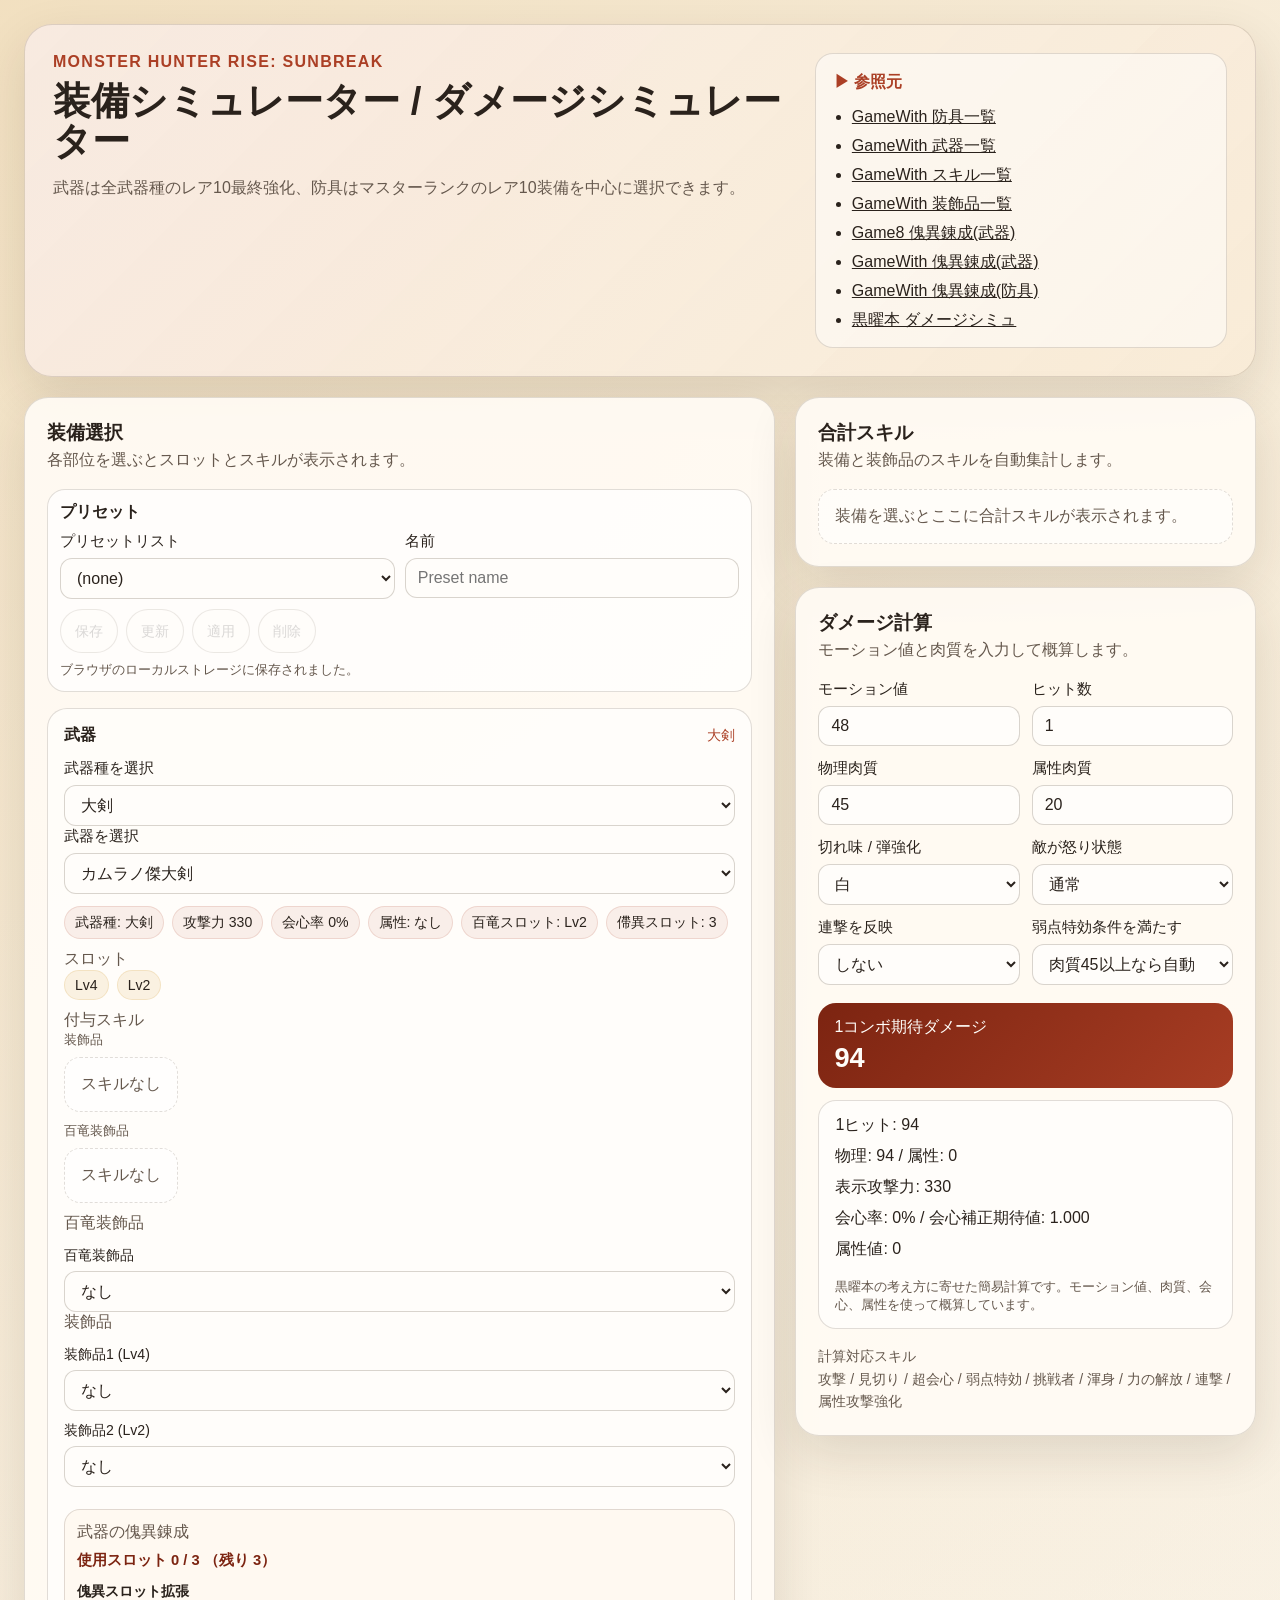
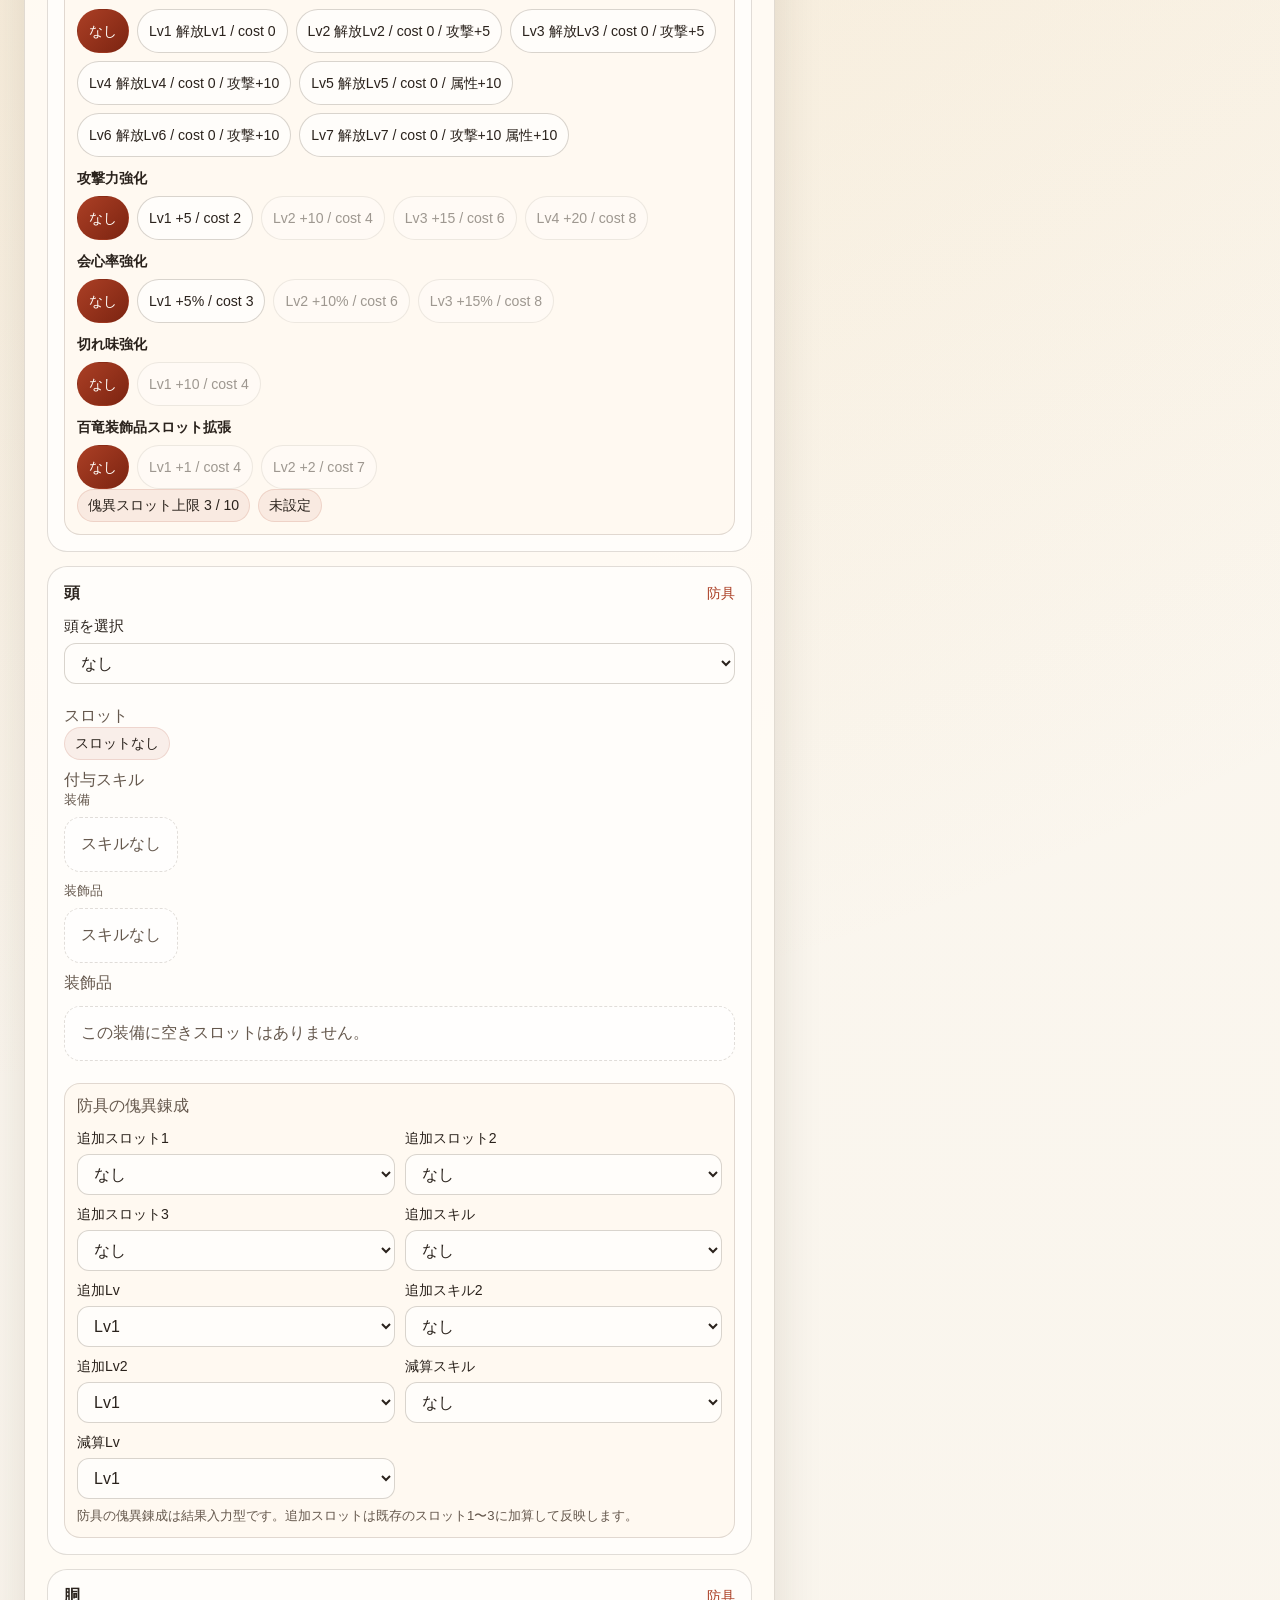
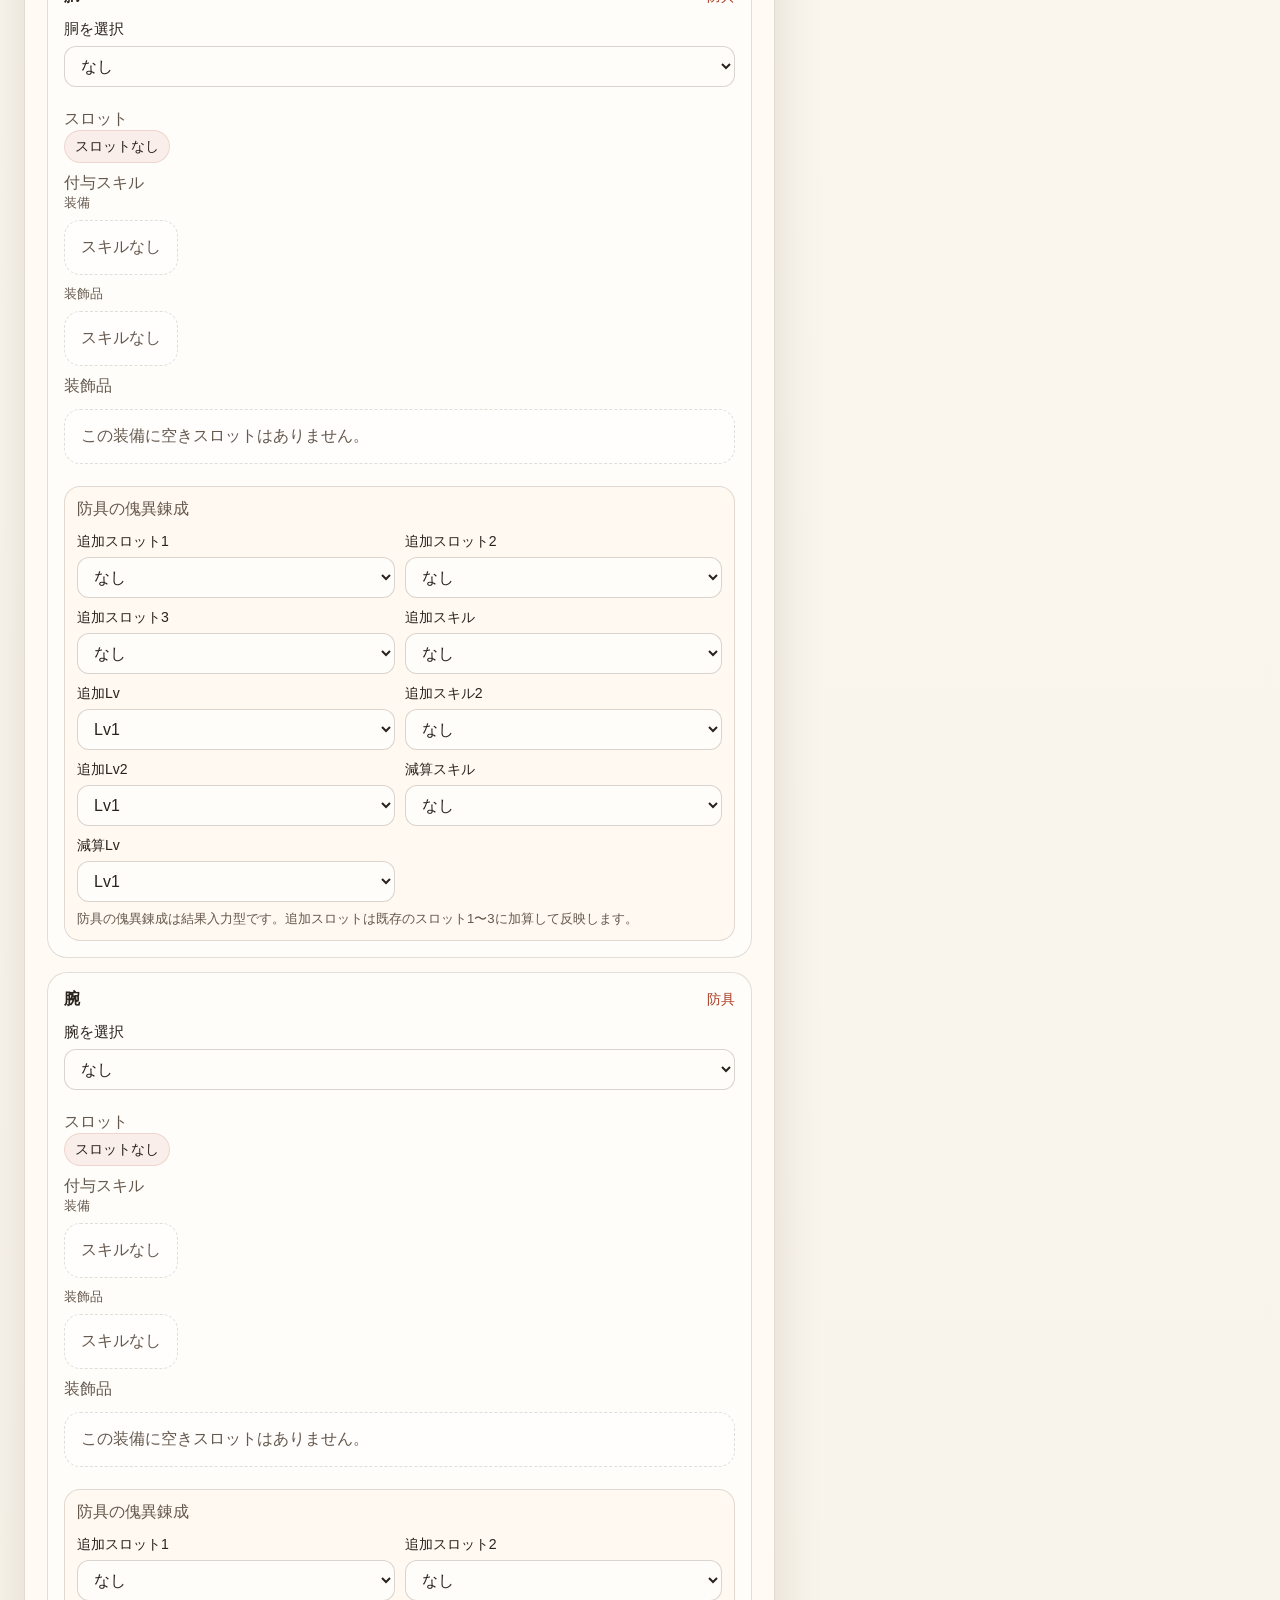
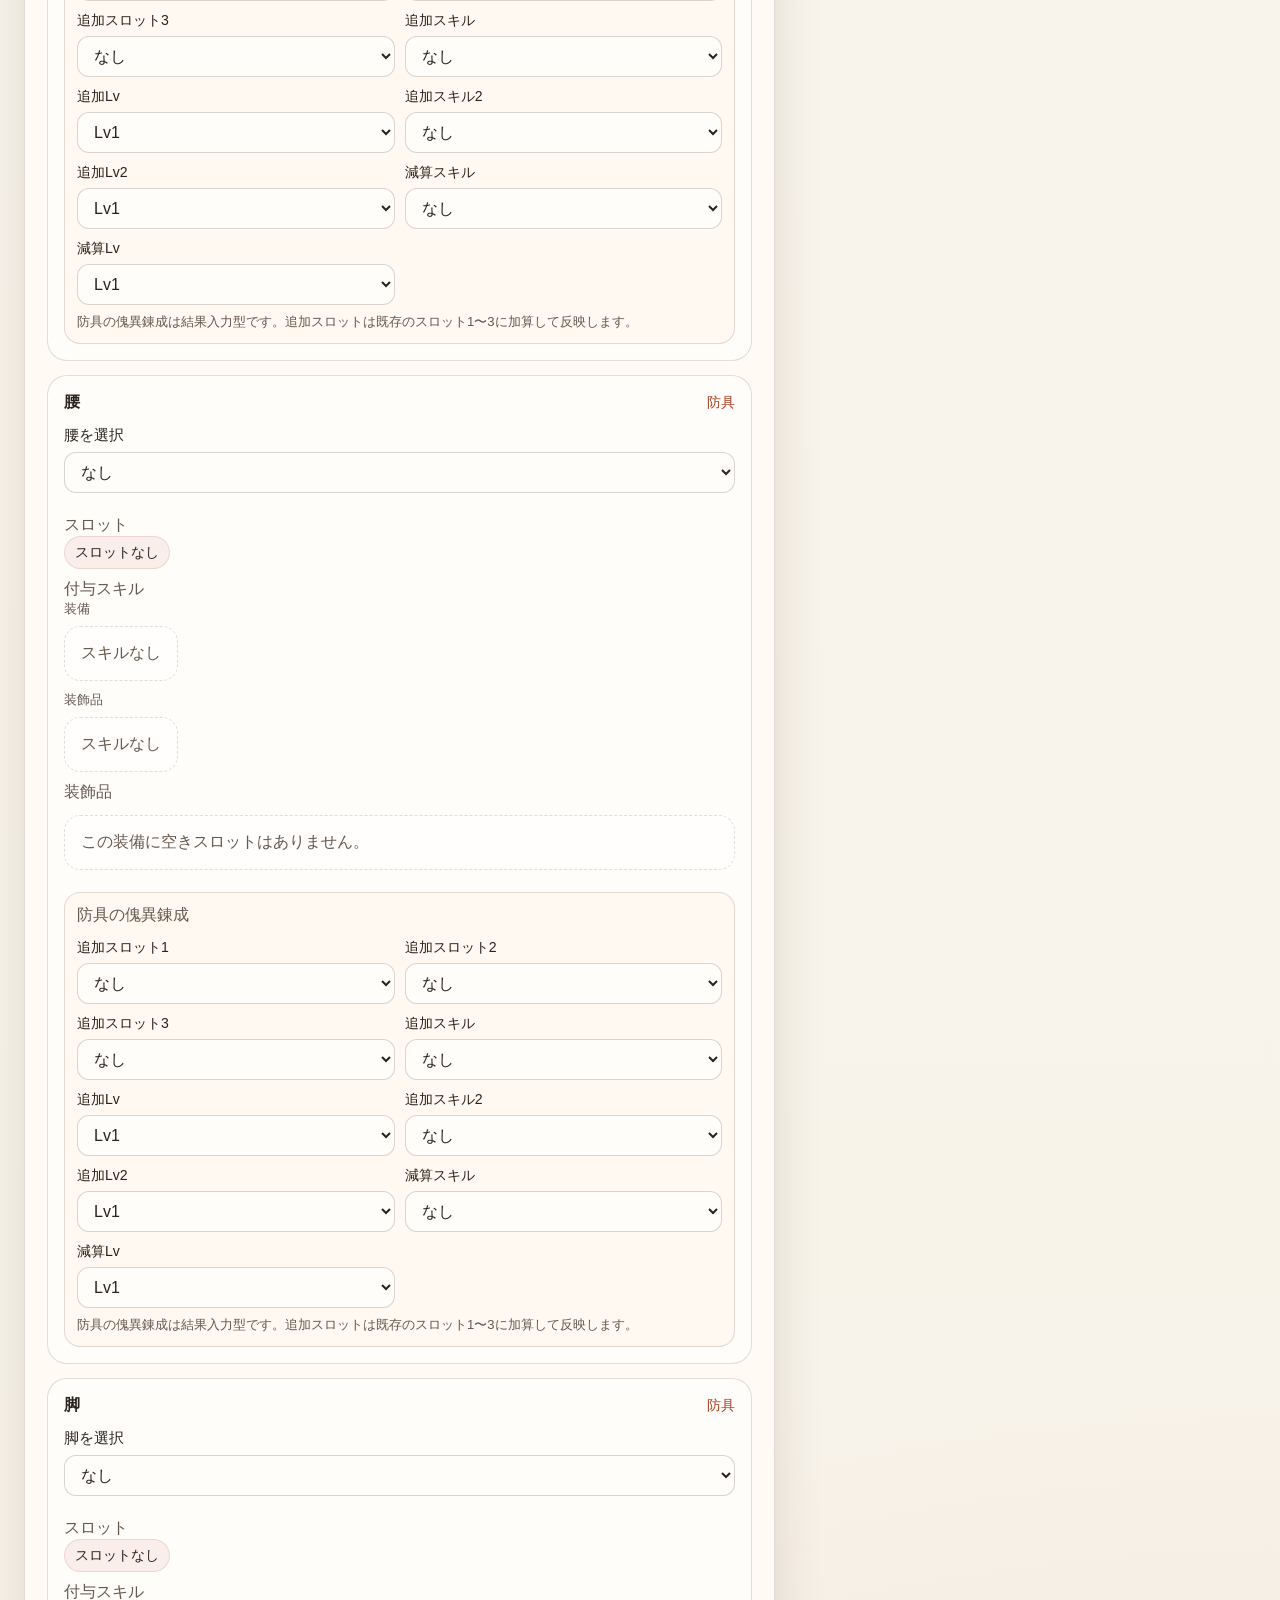
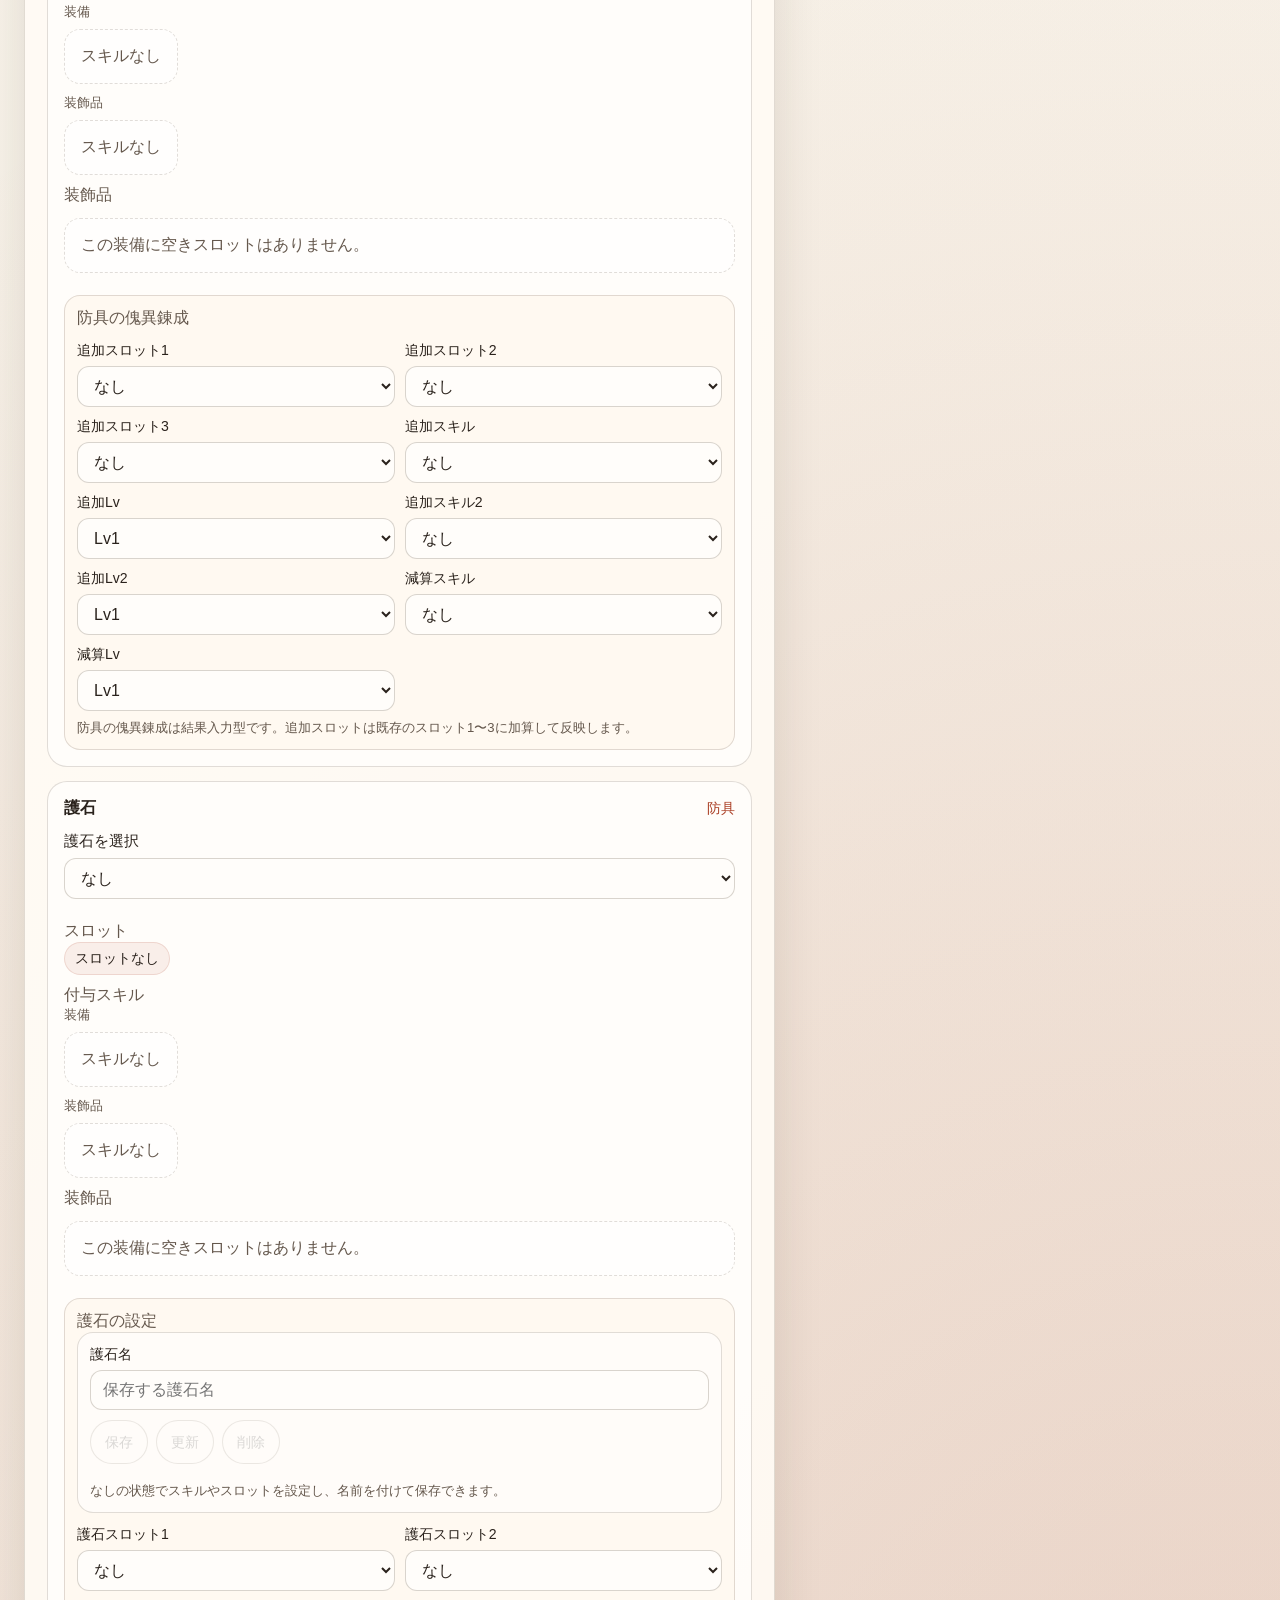
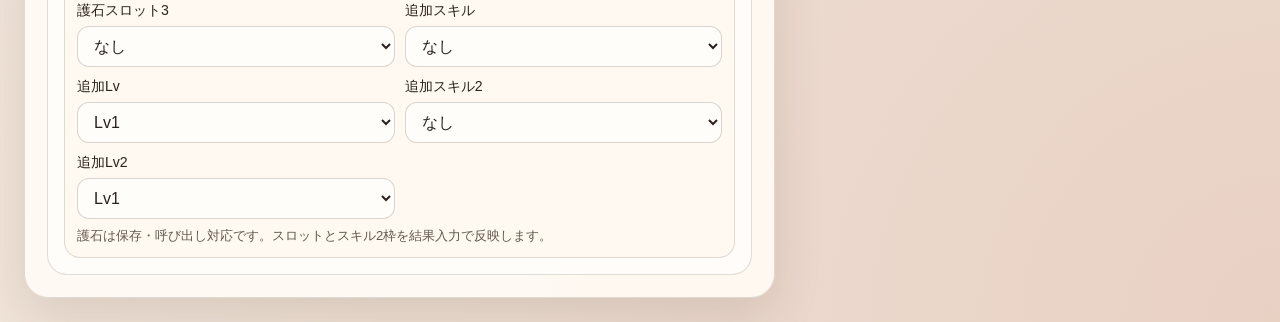
==== commit c8392164: "Add files via upload" ====
--- a/index.html
+++ b/index.html
@@ -40,7 +40,7 @@
             <p>各部位を選ぶとスロットとスキルが表示されます。</p>
           </div>
           <div id="preset-panel" class="preset-panel">
-            <div class="preset-title">Preset</div>
+            <div class="preset-title">プリセット</div>
             <div class="preset-grid">
               <label>
                 プリセットリスト
@@ -52,7 +52,7 @@
               </label>
               <div class="preset-actions">
                 <button type="button" id="preset-save">保存</button>
-                <button type="button" id="preset-update">Update</button>
+                <button type="button" id="preset-update">更新</button>
                 <button type="button" id="preset-apply">適用</button>
                 <button type="button" id="preset-delete">削除</button>
               </div>
@@ -136,7 +136,7 @@
       </main>
     </div>
 
-    <!-- フローティングナビ（スマホのみ） -->
+    <!-- フローティングナビ（スマホのみ表示） -->
     <div id="float-nav" class="float-nav">
       <div id="float-menu" class="float-menu" hidden>
         <div class="float-menu-title">ジャンプ先</div>
--- a/styles.css
+++ b/styles.css
@@ -25,11 +25,7 @@
 
 a { color: inherit; }
 
-.app-shell {
-  max-width: 1420px;
-  margin: 0 auto;
-  padding: 24px;
-}
+.app-shell { max-width: 1420px; margin: 0 auto; padding: 24px; }
 
 /* ── HERO ── */
 .hero {
@@ -43,70 +39,31 @@
   box-shadow: var(--shadow);
 }
 
-.eyebrow {
-  margin: 0 0 10px;
-  color: var(--accent);
-  font-weight: 700;
-  letter-spacing: 0.08em;
-  text-transform: uppercase;
-}
+.eyebrow { margin: 0 0 10px; color: var(--accent); font-weight: 700; letter-spacing: 0.08em; text-transform: uppercase; }
 
 h1, h2, h3, h4, p { margin: 0; }
-
 h1 { font-size: clamp(1.9rem, 3vw, 3.2rem); line-height: 1.05; }
 
 .hero-copy, .section-heading p, .piece-summary, .supported-skills, .meta-text { color: var(--muted); }
-
 .hero-copy { margin-top: 12px; max-width: 760px; line-height: 1.7; }
 
-.hero-note {
-  padding: 16px 18px;
-  border-radius: 18px;
-  border: 1px solid var(--line);
-  background: rgba(255,255,255,0.5);
-}
-
+.hero-note { padding: 16px 18px; border-radius: 18px; border: 1px solid var(--line); background: rgba(255,255,255,0.5); }
 .hero-note ul { margin: 12px 0 0; padding-left: 18px; display: grid; gap: 8px; }
 
 /* ── LAYOUT ── */
-.layout {
-  display: grid;
-  grid-template-columns: minmax(0, 1.55fr) minmax(320px, 0.95fr);
-  gap: 20px;
-  margin-top: 20px;
-}
-
+.layout { display: grid; grid-template-columns: minmax(0, 1.55fr) minmax(320px, 0.95fr); gap: 20px; margin-top: 20px; }
 .summary-column { display: grid; gap: 20px; align-content: start; }
 
-.panel {
-  padding: 22px;
-  border: 1px solid var(--line);
-  border-radius: 24px;
-  background: var(--panel);
-  box-shadow: var(--shadow);
-}
-
+.panel { padding: 22px; border: 1px solid var(--line); border-radius: 24px; background: var(--panel); box-shadow: var(--shadow); }
 .section-heading { margin-bottom: 18px; }
 .section-heading h2 { font-size: 1.2rem; margin-bottom: 4px; }
 
 /* ── EQUIPMENT ── */
 .equipment-grid { display: grid; gap: 14px; }
 
-.piece-card {
-  border: 1px solid var(--line);
-  border-radius: 20px;
-  padding: 16px;
-  background: rgba(255,255,255,0.58);
-}
-
-.piece-header {
-  display: flex;
-  justify-content: space-between;
-  gap: 12px;
-  align-items: baseline;
-  margin-bottom: 12px;
-}
-
+.piece-card { border: 1px solid var(--line); border-radius: 20px; padding: 16px; background: rgba(255,255,255,0.58); }
+
+.piece-header { display: flex; justify-content: space-between; gap: 12px; align-items: baseline; margin-bottom: 12px; }
 .piece-title { font-weight: 700; }
 .piece-type { color: var(--accent); font-size: 0.9rem; }
 
@@ -122,13 +79,10 @@
   color: var(--ink);
   background: #fffdfa;
 }
-
 select[size]:not([size="1"]) { background: #fff; }
-
 label { display: block; font-size: 0.95rem; }
 
 .piece-meta { display: grid; gap: 10px; margin-top: 12px; }
-
 .chip-row, .slot-row, .skill-row { display: flex; flex-wrap: wrap; gap: 8px; }
 
 /* ── SKILL GROUPS ── */
@@ -137,13 +91,9 @@
 .skill-group-title { font-size: 0.82rem; color: var(--muted); }
 
 .chip, .slot-badge, .skill-badge {
-  padding: 6px 10px;
-  border-radius: 999px;
-  background: rgba(171,63,37,0.08);
-  border: 1px solid rgba(171,63,37,0.14);
-  font-size: 0.88rem;
-}
-
+  padding: 6px 10px; border-radius: 999px;
+  background: rgba(171,63,37,0.08); border: 1px solid rgba(171,63,37,0.14); font-size: 0.88rem;
+}
 .slot-badge { background: rgba(212,155,53,0.12); border-color: rgba(212,155,53,0.18); }
 .skill-badge { background: rgba(34,75,57,0.09); border-color: rgba(34,75,57,0.16); }
 
@@ -151,20 +101,16 @@
 .decoration-label { font-size: 0.88rem; }
 
 /* ── SKILL SUMMARY ── */
-.skill-summary { display: grid; gap: 10px; }
+.skill-summary { display: grid; gap: 14px; }
+.summary-section { display: grid; gap: 10px; }
 
 .summary-item {
-  display: flex;
-  justify-content: space-between;
-  gap: 16px;
-  padding: 12px 14px;
-  border-radius: 16px;
-  border: 1px solid var(--line);
-  background: rgba(255,255,255,0.58);
-}
-
-.summary-item strong { color: var(--accent-strong); }
-.summary-item .overcap { color: #a13b26; }
+  display: flex; justify-content: space-between; gap: 16px;
+  padding: 12px 14px; border-radius: 16px;
+  border: 1px solid var(--line); background: rgba(255,255,255,0.58);
+}
+.summary-item strong { color: #2f261f; }
+.summary-item .overcap { color: #e14b4b; }
 .summary-item .cap-reached { color: #2d7a46; }
 
 /* ── DAMAGE ── */
@@ -173,59 +119,31 @@
 
 /* ── BOWGUN ── */
 .bowgun-panel { margin-top: 12px; padding: 12px; border: 1px solid var(--line); border-radius: 16px; background: rgba(255,255,255,0.62); }
-
 .bowgun-meta { display: grid; grid-template-columns: repeat(2, minmax(0, 1fr)); gap: 8px; margin-bottom: 10px; }
-
 .bowgun-meta-item { padding: 8px 10px; border-radius: 12px; background: rgba(171,63,37,0.06); }
-
 .status-good { color: #1b7f3a; font-weight: 700; }
 .status-base { color: var(--muted); }
 .status-warn { color: #a13b26; }
 
 .ammo-grid { display: grid; gap: 8px; max-height: 240px; overflow: auto; }
-
 .ammo-row {
-  display: grid;
-  grid-template-columns: 1.5fr 0.7fr 1fr;
-  gap: 8px;
-  align-items: center;
-  padding: 8px 10px;
-  border-radius: 12px;
-  background: rgba(255,255,255,0.72);
-  border: 1px solid rgba(67,49,26,0.12);
-  font-size: 0.9rem;
-}
-
+  display: grid; grid-template-columns: 1.5fr 0.7fr 1fr; gap: 8px; align-items: center;
+  padding: 8px 10px; border-radius: 12px;
+  background: rgba(255,255,255,0.72); border: 1px solid rgba(67,49,26,0.12); font-size: 0.9rem;
+}
 .ammo-note { color: var(--muted); font-size: 0.85rem; }
 
 /* ── DAMAGE CARD ── */
 .damage-card {
-  padding: 14px 16px;
-  border-radius: 18px;
-  color: #fffdf9;
+  padding: 14px 16px; border-radius: 18px; color: #fffdf9;
   background: linear-gradient(135deg, rgba(124,36,17,0.96), rgba(171,63,37,0.92)), #7c2411;
 }
-
 .damage-card strong { display: block; font-size: 1.7rem; margin-top: 4px; }
 
-.damage-breakdown {
-  display: grid;
-  gap: 10px;
-  padding: 14px 16px;
-  border-radius: 18px;
-  border: 1px solid var(--line);
-  background: rgba(255,255,255,0.58);
-}
-
+.damage-breakdown { display: grid; gap: 10px; padding: 14px 16px; border-radius: 18px; border: 1px solid var(--line); background: rgba(255,255,255,0.58); }
 .supported-skills { margin-top: 16px; font-size: 0.88rem; line-height: 1.6; }
 
-.empty {
-  padding: 16px;
-  border-radius: 16px;
-  color: var(--muted);
-  background: rgba(255,255,255,0.54);
-  border: 1px dashed var(--line);
-}
+.empty { padding: 16px; border-radius: 16px; color: var(--muted); background: rgba(255,255,255,0.54); border: 1px dashed var(--line); }
 
 /* ── AUGMENT ── */
 .augment-panel { margin-top: 12px; padding: 12px; border: 1px solid var(--line); border-radius: 16px; background: rgba(255,248,240,0.82); }
@@ -235,40 +153,17 @@
 .augment-options, .augment-summary { display: flex; flex-wrap: wrap; gap: 8px; }
 
 .augment-chip {
-  border: 1px solid rgba(67,49,26,0.2);
-  border-radius: 999px;
-  padding: 7px 11px;
-  font: inherit;
-  font-size: 0.88rem;
-  color: var(--ink);
-  background: #fffdfa;
-  cursor: pointer;
-  min-height: 44px;
-  display: inline-flex;
-  align-items: center;
-}
-
-.augment-chip.is-active {
-  color: #fffdf9;
-  background: linear-gradient(135deg, var(--accent), var(--accent-strong));
-  border-color: transparent;
-}
-
+  border: 1px solid rgba(67,49,26,0.2); border-radius: 999px; padding: 7px 11px;
+  font: inherit; font-size: 0.88rem; color: var(--ink); background: #fffdfa; cursor: pointer;
+  min-height: 44px; display: inline-flex; align-items: center;
+}
+.augment-chip.is-active { color: #fffdf9; background: linear-gradient(135deg, var(--accent), var(--accent-strong)); border-color: transparent; }
 .augment-chip:disabled { opacity: 0.45; cursor: not-allowed; }
 
 .armor-augment-grid { display: grid; grid-template-columns: repeat(2, minmax(0, 1fr)); gap: 10px; margin-top: 12px; }
 
-/* ── CHARM STORAGE ── */
-.charm-storage-panel {
-  display: grid;
-  gap: 10px;
-  margin-bottom: 12px;
-  padding: 12px;
-  border: 1px solid var(--line);
-  border-radius: 16px;
-  background: rgba(255,255,255,0.54);
-}
-
+/* ── CHARM ── */
+.charm-storage-panel { display: grid; gap: 10px; margin-bottom: 12px; padding: 12px; border: 1px solid var(--line); border-radius: 16px; background: rgba(255,255,255,0.54); }
 .charm-actions { display: flex; flex-wrap: wrap; gap: 8px; }
 
 /* ── PRESET ── */
@@ -278,184 +173,97 @@
 .preset-actions { display: flex; flex-wrap: wrap; gap: 8px; align-items: center; }
 
 .preset-actions button {
-  border: 1px solid rgba(67,49,26,0.2);
-  border-radius: 999px;
-  padding: 8px 14px;
-  font: inherit;
-  font-size: 0.9rem;
-  background: #fffdfa;
-  cursor: pointer;
-  min-height: 44px;
-}
-
+  border: 1px solid rgba(67,49,26,0.2); border-radius: 999px; padding: 8px 14px;
+  font: inherit; font-size: 0.9rem; background: #fffdfa; cursor: pointer; min-height: 44px;
+}
 .preset-actions button:disabled { opacity: 0.5; cursor: not-allowed; }
-
 .meta-text { margin-top: 8px; font-size: 0.82rem; color: var(--muted); }
 
-/* ════════════════════════════════
-   TABLET  ≤1040px
-════════════════════════════════ */
+/* ════ TABLET ≤1040px ════ */
 @media (max-width: 1040px) {
   .layout, .hero { grid-template-columns: 1fr; }
 }
 
-/* ════════════════════════════════
-   MOBILE  ≤720px
-════════════════════════════════ */
+/* ════ MOBILE ≤720px ════ */
 @media (max-width: 720px) {
-  /* 余白を詰める */
   .app-shell { padding: 10px; }
   .panel, .hero { padding: 12px; border-radius: 16px; }
-  .layout { gap: 12px; margin-top: 12px; }
-  .hero { gap: 12px; }
+  .layout { gap: 10px; margin-top: 10px; }
+  .hero { gap: 10px; }
   .equipment-grid { gap: 10px; }
-  .piece-card { padding: 12px; border-radius: 16px; }
-  .section-heading { margin-bottom: 12px; }
-
-  /* タイポ */
-  h1 { font-size: 1.35rem; }
-  .hero-copy { font-size: 0.86rem; margin-top: 8px; }
-  .section-heading h2 { font-size: 1.1rem; }
-
-  /* 参照元折りたたみ */
+  .piece-card { padding: 12px; border-radius: 14px; }
+  .section-heading { margin-bottom: 10px; }
+
+  h1 { font-size: 1.3rem; }
+  .hero-copy { font-size: 0.85rem; margin-top: 6px; }
+  .section-heading h2 { font-size: 1.05rem; }
+
   .hero-note { padding: 10px 12px; }
 
-  /* フォーム */
   .damage-form { grid-template-columns: 1fr; gap: 8px; }
   select, input { padding: 11px 12px; min-height: 48px; }
 
-  /* グリッド系を1列に */
-  .bowgun-meta,
-  .armor-augment-grid,
-  .preset-grid { grid-template-columns: 1fr; }
+  .bowgun-meta, .armor-augment-grid, .preset-grid { grid-template-columns: 1fr; }
 
   .ammo-row { grid-template-columns: 1.2fr 0.6fr 1fr; font-size: 0.8rem; }
 
-  /* piece-header */
   .piece-header { flex-direction: column; gap: 2px; margin-bottom: 8px; }
 
-  /* バッジ小さく */
   .chip, .slot-badge, .skill-badge { font-size: 0.76rem; padding: 4px 8px; }
 
-  /* damage */
   .damage-card strong { font-size: 1.3rem; }
-  .damage-output { margin-top: 12px; }
-
-  /* augment チップを横スクロール */
-  .augment-options {
-    overflow-x: auto;
-    flex-wrap: nowrap;
-    padding-bottom: 4px;
-    -webkit-overflow-scrolling: touch;
-    scrollbar-width: thin;
-  }
+  .damage-output { margin-top: 10px; }
+
+  .augment-options { overflow-x: auto; flex-wrap: nowrap; padding-bottom: 4px; -webkit-overflow-scrolling: touch; scrollbar-width: thin; }
   .augment-panel { padding: 10px; }
-  .augment-row { margin-top: 8px; }
-
-  /* preset */
+
   .preset-panel { padding: 10px; margin-bottom: 10px; }
   .preset-actions button { min-height: 42px; padding: 7px 12px; }
 
-  /* charm */
   .charm-storage-panel { padding: 10px; gap: 8px; }
 }
 
-/* ════════════════════════════════
-   SMALL PHONE  ≤400px
-════════════════════════════════ */
+/* ════ SMALL PHONE ≤400px ════ */
 @media (max-width: 400px) {
   .app-shell { padding: 6px; }
-  h1 { font-size: 1.15rem; }
-  .panel, .hero { padding: 10px; border-radius: 14px; }
+  h1 { font-size: 1.1rem; }
+  .panel, .hero { padding: 10px; border-radius: 12px; }
   .preset-actions button { padding: 7px 10px; font-size: 0.8rem; }
-  .section-heading h2 { font-size: 1rem; }
-}
-
-/* ════════════════════════════════
-   FLOATING NAV（スマホのみ表示）
-════════════════════════════════ */
+}
+
+/* ════ FLOATING NAV（スマホのみ） ════ */
 .float-nav {
-  position: fixed;
-  bottom: 24px;
-  right: 16px;
-  z-index: 1000;
-  display: none;
-  flex-direction: column;
-  align-items: flex-end;
-  gap: 8px;
+  position: fixed; bottom: 24px; right: 16px; z-index: 1000;
+  display: none; flex-direction: column; align-items: flex-end; gap: 8px;
 }
 
 .float-toggle {
-  width: 50px;
-  height: 50px;
-  border-radius: 50%;
-  border: none;
+  width: 50px; height: 50px; border-radius: 50%; border: none;
   background: linear-gradient(135deg, var(--accent), var(--accent-strong));
-  color: #fff;
-  font-size: 1.25rem;
-  cursor: pointer;
+  color: #fff; font-size: 1.25rem; cursor: pointer;
   box-shadow: 0 4px 18px rgba(124,36,17,0.45);
-  display: flex;
-  align-items: center;
-  justify-content: center;
-  flex-shrink: 0;
+  display: flex; align-items: center; justify-content: center;
   transition: transform 0.15s;
 }
-
 .float-toggle:active { transform: scale(0.92); }
 
 .float-menu {
-  background: var(--panel);
-  border: 1px solid var(--line);
-  border-radius: 16px;
-  box-shadow: 0 8px 32px rgba(49,32,16,0.22);
-  padding: 8px 6px;
-  display: flex;
-  flex-direction: column;
-  gap: 2px;
-  min-width: 148px;
-  max-height: 68vh;
-  overflow-y: auto;
-  -webkit-overflow-scrolling: touch;
-}
-
+  background: var(--panel); border: 1px solid var(--line); border-radius: 16px;
+  box-shadow: 0 8px 32px rgba(49,32,16,0.22); padding: 8px 6px;
+  display: flex; flex-direction: column; gap: 2px;
+  min-width: 148px; max-height: 68vh; overflow-y: auto; -webkit-overflow-scrolling: touch;
+}
 .float-menu[hidden] { display: none; }
 
-.float-menu-title {
-  font-size: 0.75rem;
-  font-weight: 700;
-  color: var(--muted);
-  padding: 3px 10px 5px;
-  letter-spacing: 0.06em;
-}
-
-.float-menu-divider {
-  font-size: 0.7rem;
-  color: var(--muted);
-  padding: 5px 10px 1px;
-}
+.float-menu-title { font-size: 0.75rem; font-weight: 700; color: var(--muted); padding: 3px 10px 5px; letter-spacing: 0.06em; }
+.float-menu-divider { font-size: 0.7rem; color: var(--muted); padding: 5px 10px 1px; }
 
 .float-menu-item {
-  display: block;
-  width: 100%;
-  text-align: left;
-  background: none;
-  border: none;
-  border-radius: 10px;
-  padding: 9px 12px;
-  font: inherit;
-  font-size: 0.9rem;
-  color: var(--ink);
-  cursor: pointer;
+  display: block; width: 100%; text-align: left;
+  background: none; border: none; border-radius: 10px;
+  padding: 9px 12px; font: inherit; font-size: 0.9rem; color: var(--ink); cursor: pointer;
   transition: background 0.1s;
 }
-
-.float-menu-item:hover,
-.float-menu-item:active {
-  background: rgba(171,63,37,0.1);
-  color: var(--accent-strong);
-}
-
-@media (max-width: 720px) {
-  .float-nav { display: flex; }
-}
+.float-menu-item:hover, .float-menu-item:active { background: rgba(171,63,37,0.1); color: var(--accent-strong); }
+
+@media (max-width: 720px) { .float-nav { display: flex; } }
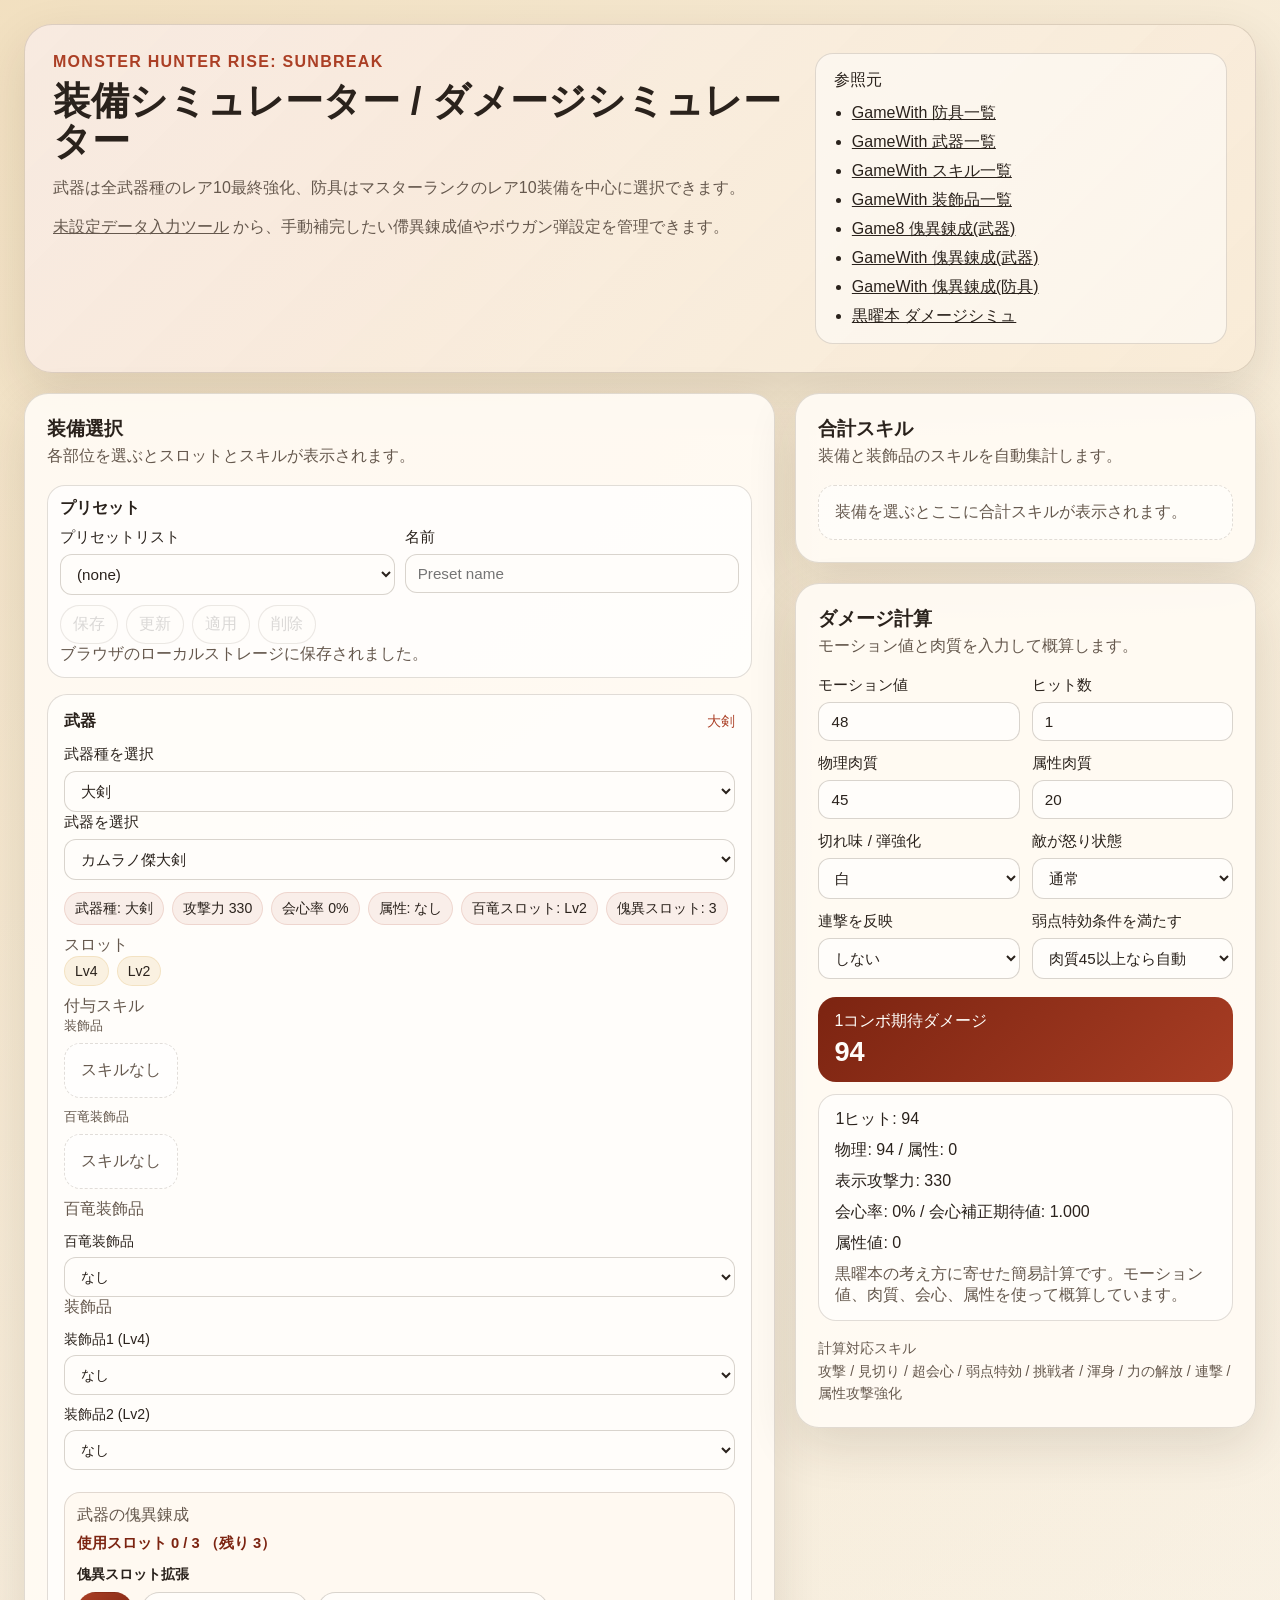
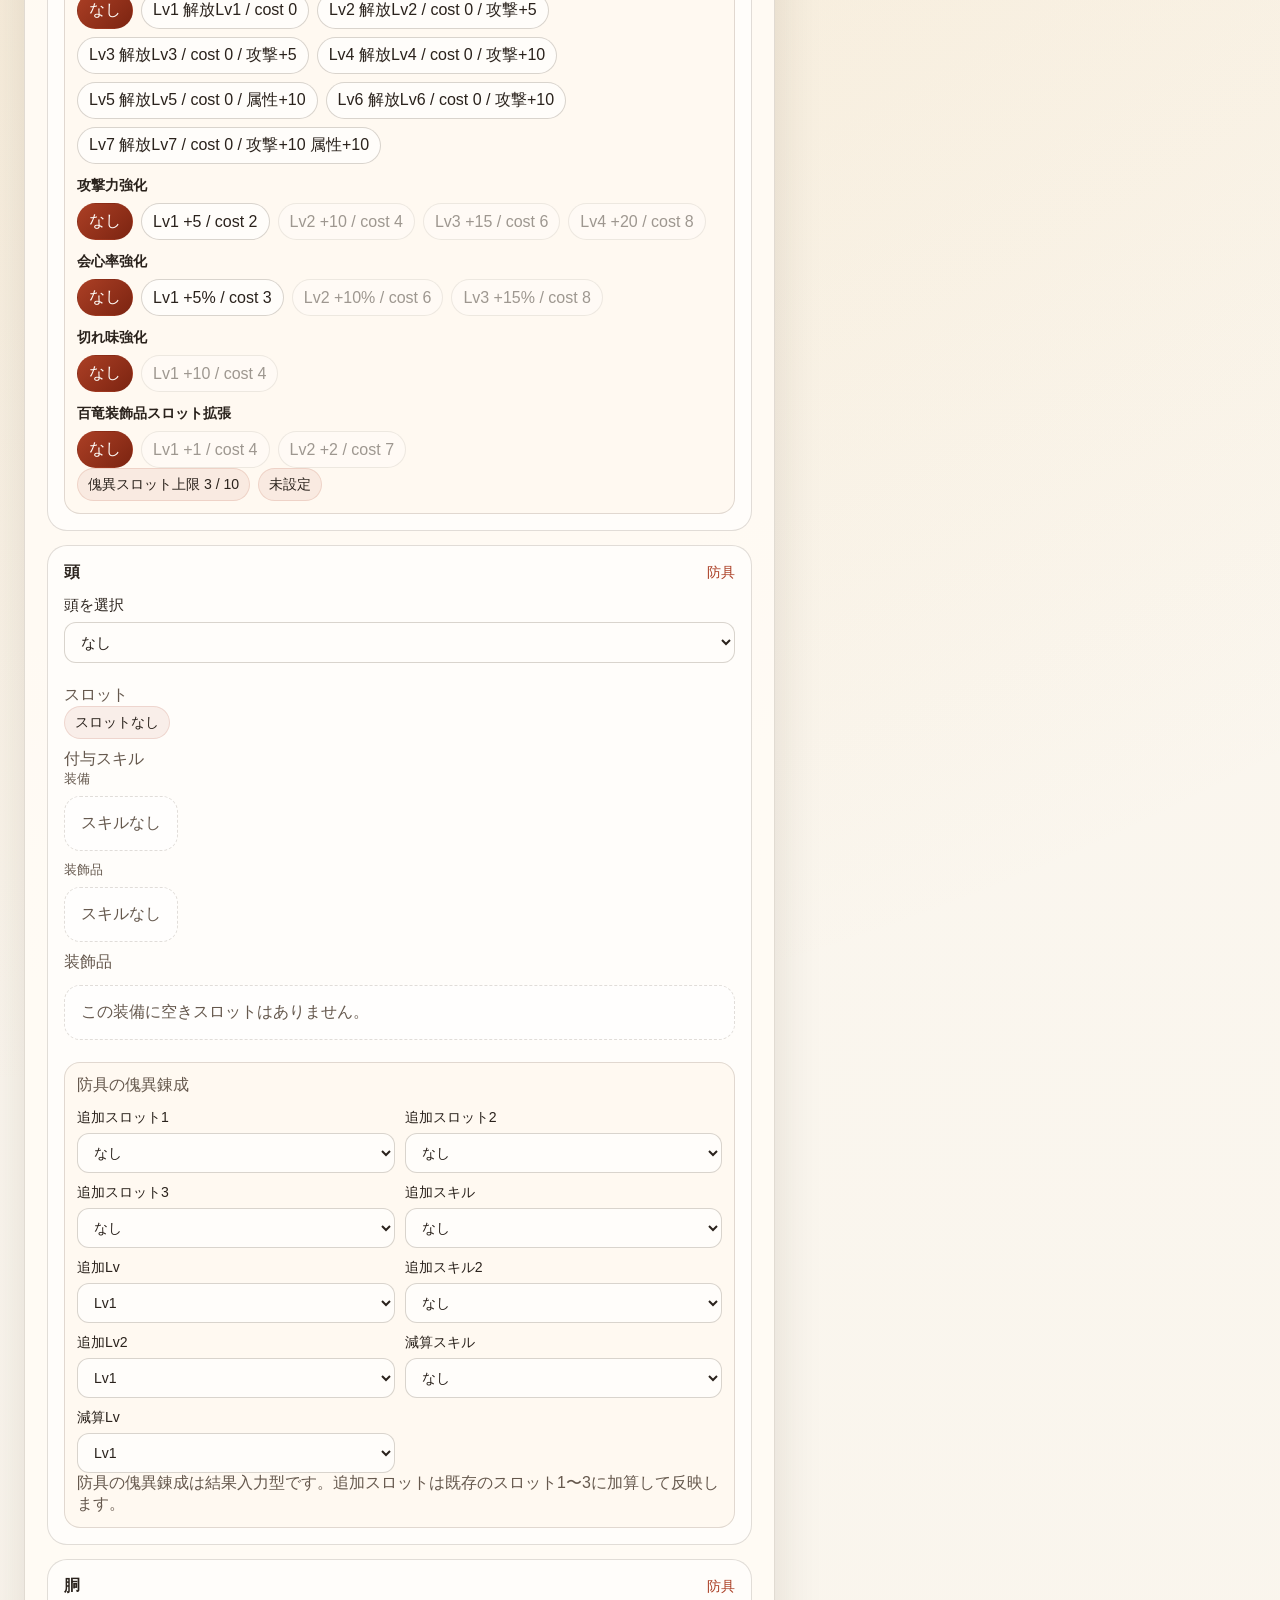
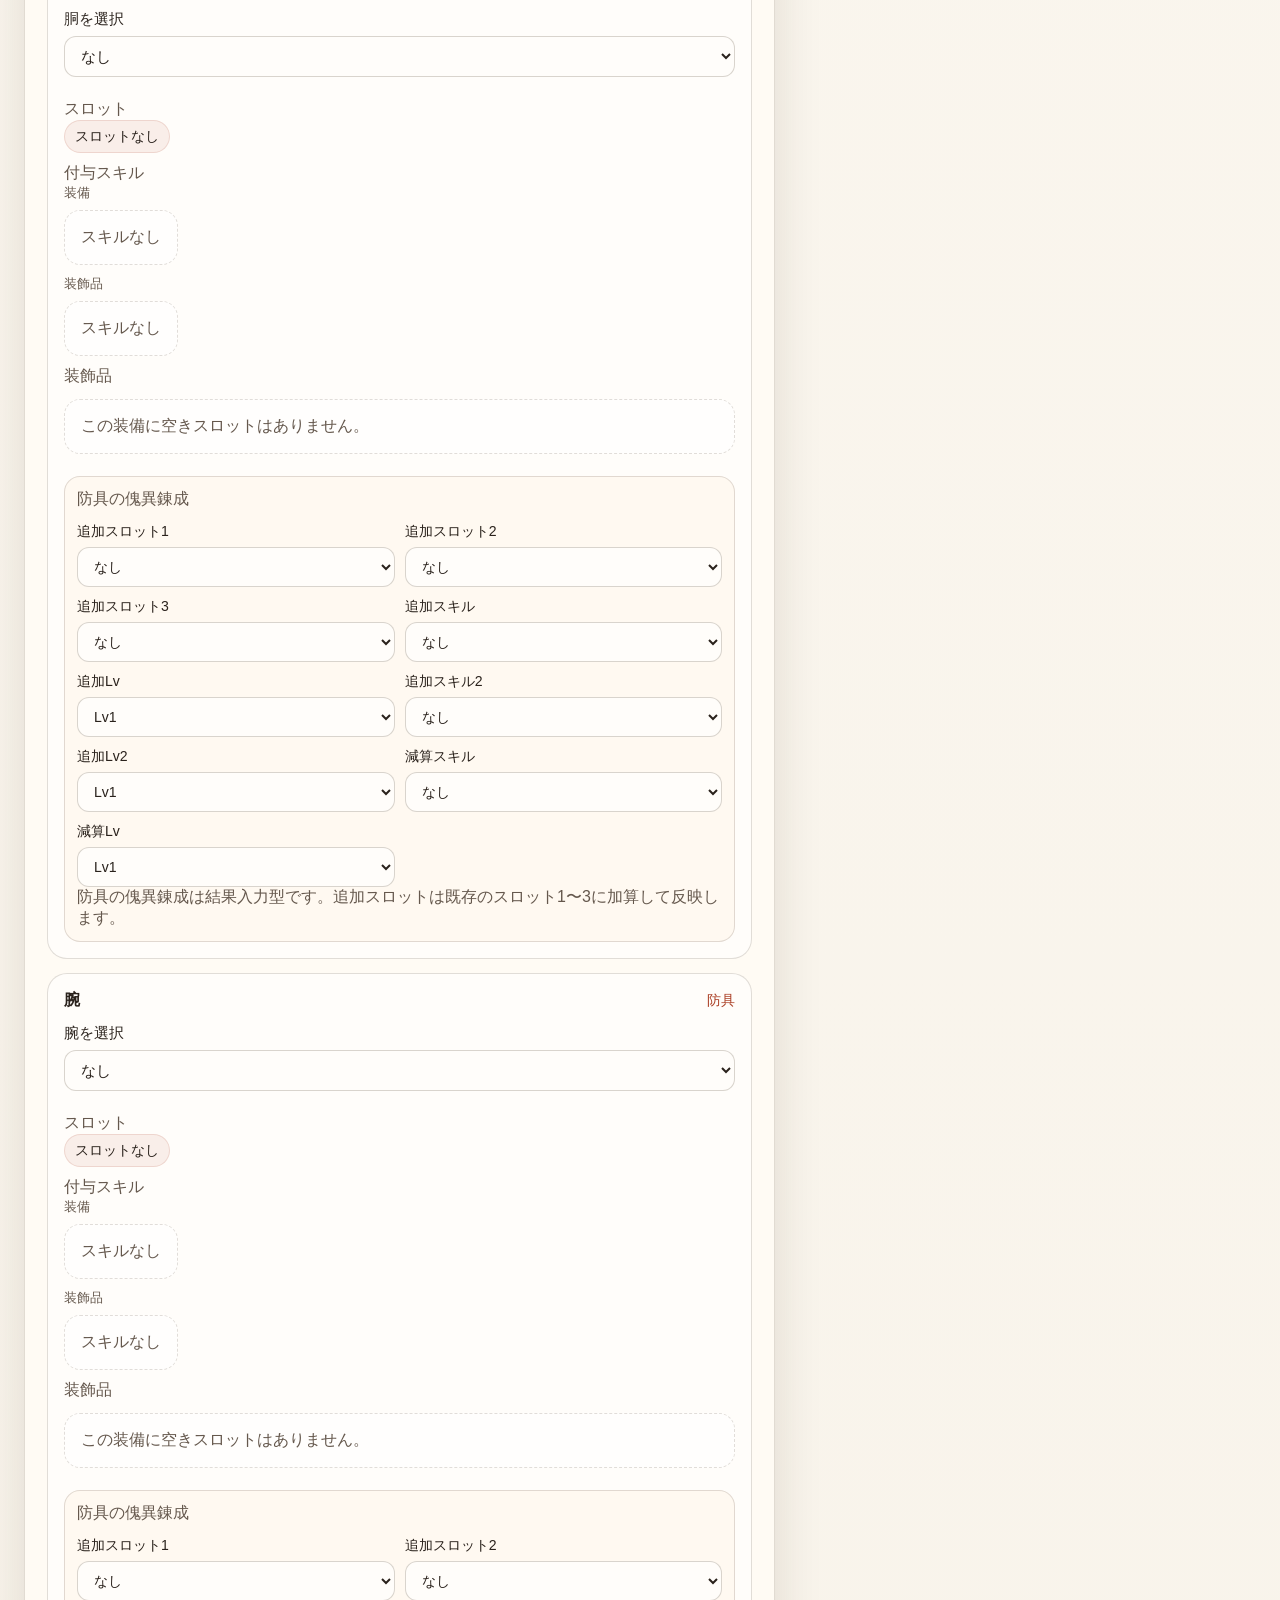
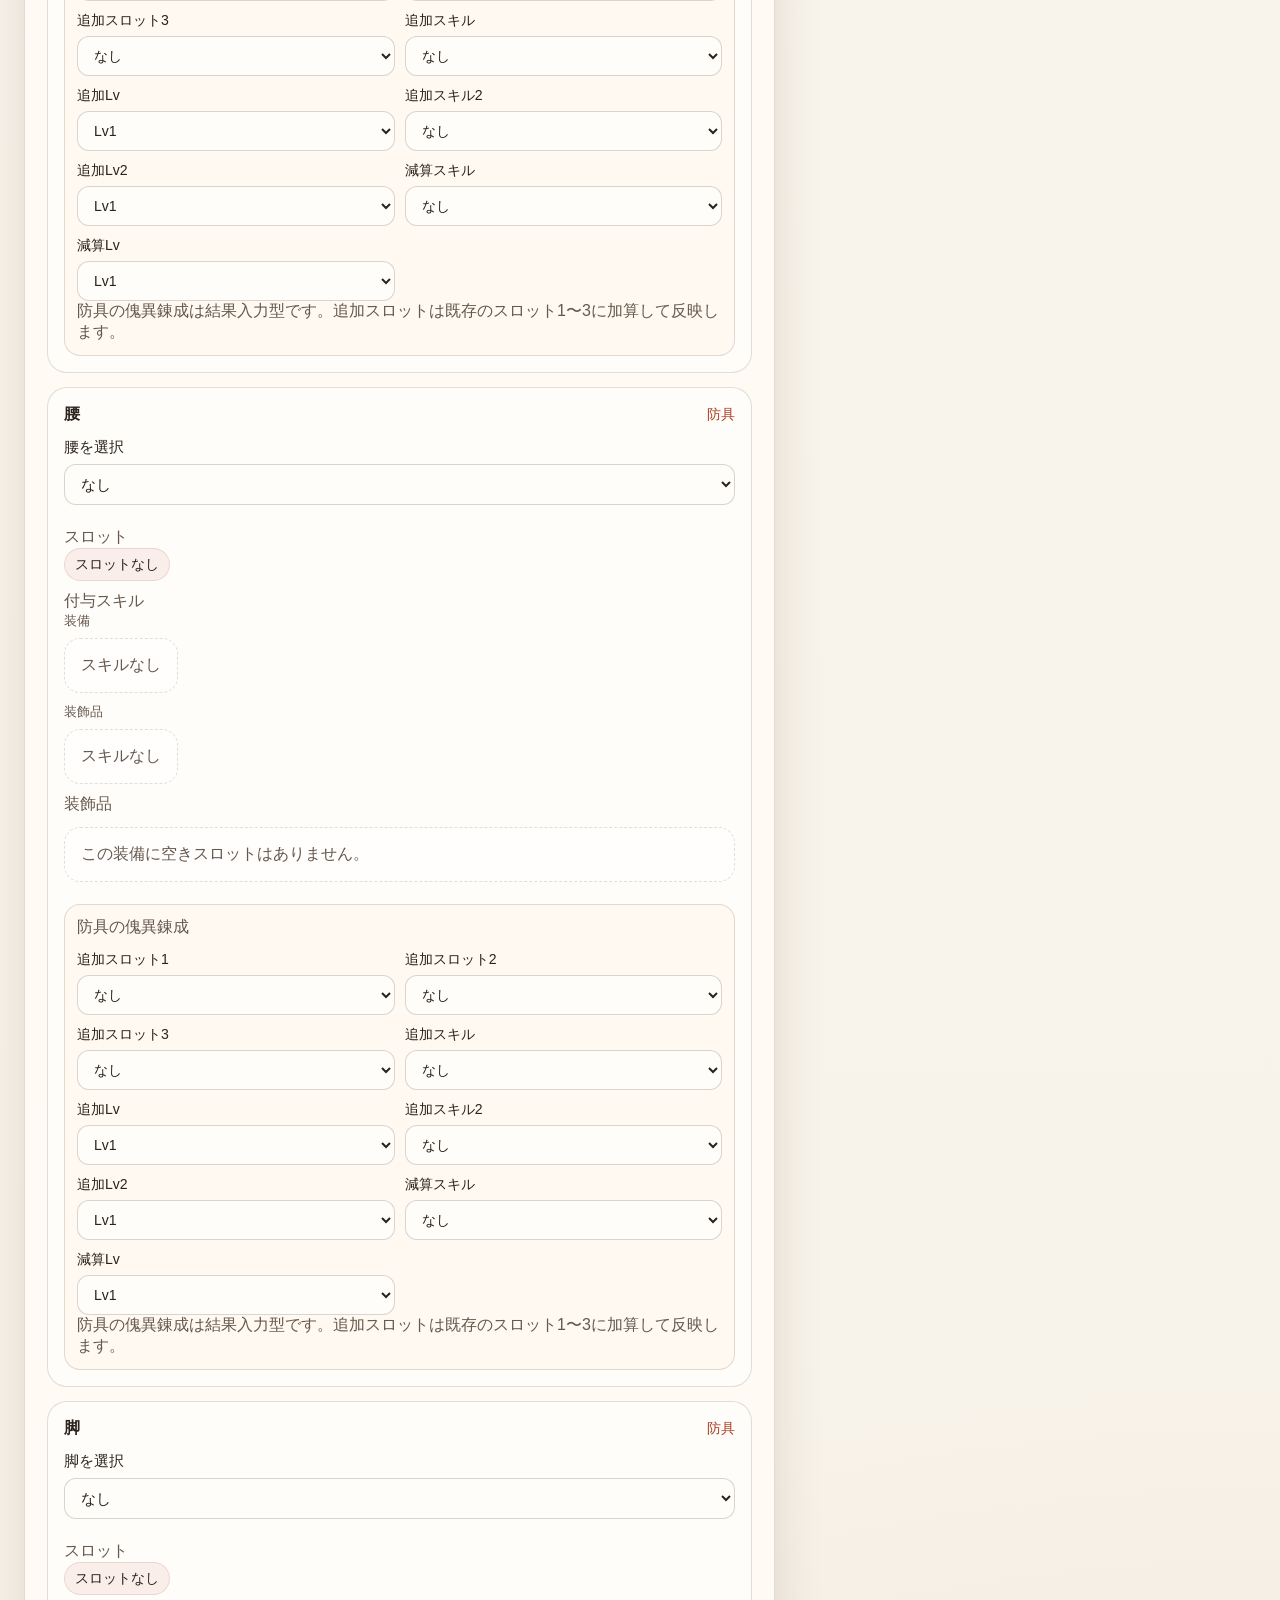
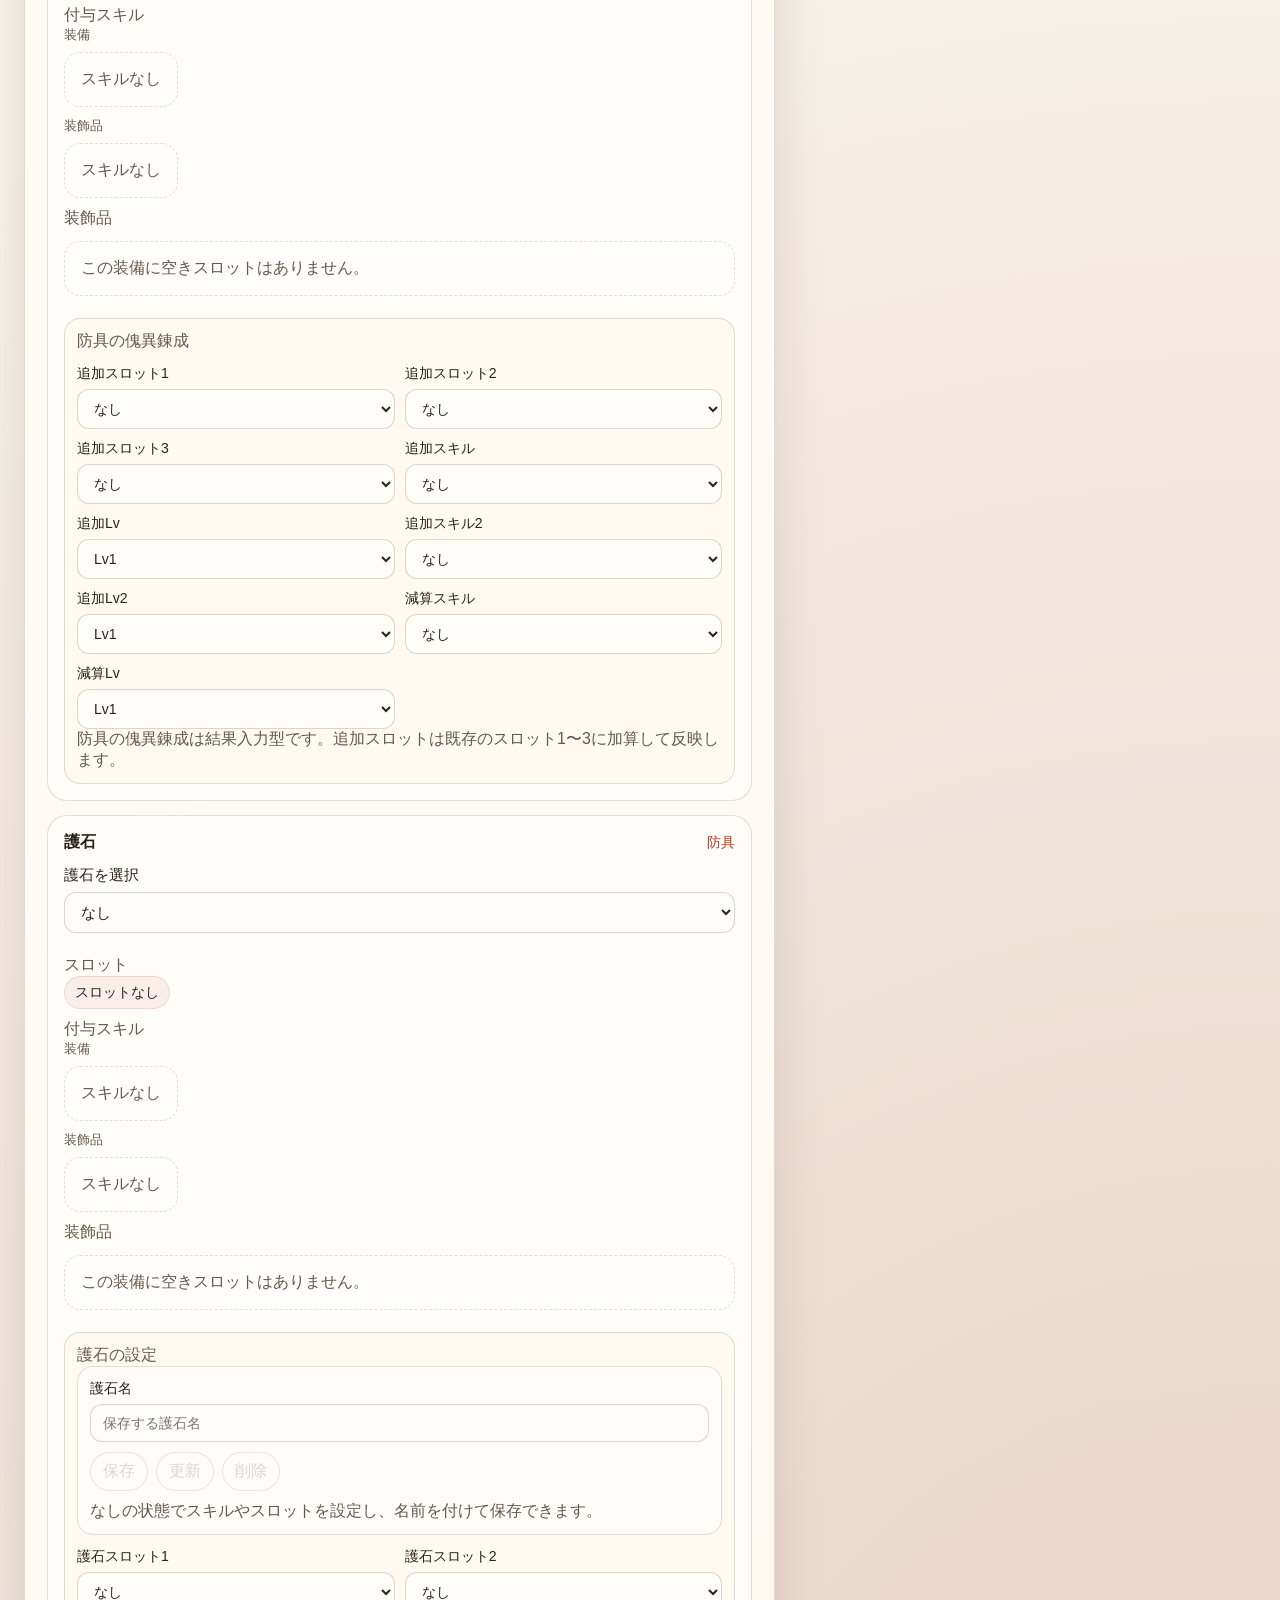
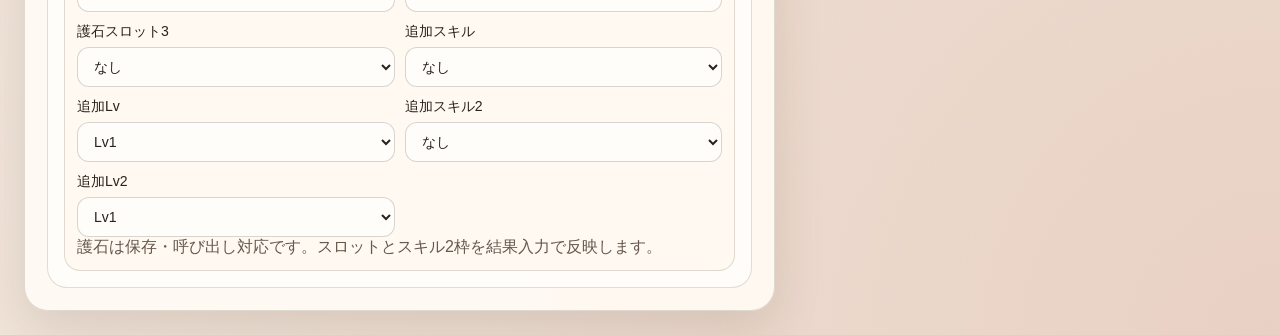
==== commit 718609f6: "Initial project state" ====
--- a/index.html
+++ b/index.html
@@ -1,4 +1,4 @@
-<!DOCTYPE html>
+﻿<!DOCTYPE html>
 <html lang="ja">
   <head>
     <meta charset="UTF-8" />
@@ -15,21 +15,22 @@
           <p class="hero-copy">
             武器は全武器種のレア10最終強化、防具はマスターランクのレア10装備を中心に選択できます。
           </p>
+          <p class="hero-copy">
+            <a href="./missing-data.html" target="_blank" rel="noreferrer">未設定データ入力ツール</a> から、手動補完したい僀異錬成値やボウガン弾設定を管理できます。
+          </p>
         </div>
         <div class="hero-note">
-          <details open>
-            <summary style="cursor:pointer;font-weight:700;color:var(--accent);list-style:none;padding:2px 0;">▶ 参照元</summary>
-            <ul>
-              <li><a href="https://gamewith.jp/mhrize/article/show/348248" target="_blank" rel="noreferrer">GameWith 防具一覧</a></li>
-              <li><a href="https://gamewith.jp/mhrize/article/show/230751" target="_blank" rel="noreferrer">GameWith 武器一覧</a></li>
-              <li><a href="https://gamewith.jp/mhrize/article/show/265040" target="_blank" rel="noreferrer">GameWith スキル一覧</a></li>
-              <li><a href="https://gamewith.jp/mhrize/article/show/266756" target="_blank" rel="noreferrer">GameWith 装飾品一覧</a></li>
-              <li><a href="https://game8.jp/mhrise/470336" target="_blank" rel="noreferrer">Game8 傀異錬成(武器)</a></li>
-              <li><a href="https://gamewith.jp/mhrize/article/show/352670" target="_blank" rel="noreferrer">GameWith 傀異錬成(武器)</a></li>
-              <li><a href="https://gamewith.jp/mhrize/article/show/379459" target="_blank" rel="noreferrer">GameWith 傀異錬成(防具)</a></li>
-              <li><a href="https://kuroyonhon.com/mhrisesb/d/dame.php" target="_blank" rel="noreferrer">黒曜本 ダメージシミュ</a></li>
-            </ul>
-          </details>
+          <p>参照元</p>
+          <ul>
+            <li><a href="https://gamewith.jp/mhrize/article/show/348248" target="_blank" rel="noreferrer">GameWith 防具一覧</a></li>
+            <li><a href="https://gamewith.jp/mhrize/article/show/230751" target="_blank" rel="noreferrer">GameWith 武器一覧</a></li>
+            <li><a href="https://gamewith.jp/mhrize/article/show/265040" target="_blank" rel="noreferrer">GameWith スキル一覧</a></li>
+            <li><a href="https://gamewith.jp/mhrize/article/show/266756" target="_blank" rel="noreferrer">GameWith 装飾品一覧</a></li>
+            <li><a href="https://game8.jp/mhrise/470336" target="_blank" rel="noreferrer">Game8 傀異錬成(武器)</a></li>
+            <li><a href="https://gamewith.jp/mhrize/article/show/352670" target="_blank" rel="noreferrer">GameWith 傀異錬成(武器)</a></li>
+            <li><a href="https://gamewith.jp/mhrize/article/show/379459" target="_blank" rel="noreferrer">GameWith 傀異錬成(防具)</a></li>
+            <li><a href="https://kuroyonhon.com/mhrisesb/d/dame.php" target="_blank" rel="noreferrer">黒曜本 ダメージシミュ</a></li>
+          </ul>
         </div>
       </header>
 
@@ -58,8 +59,7 @@
               </div>
             </div>
             <div class="meta-text">ブラウザのローカルストレージに保存されました。</div>
-          </div>
-          <div id="equipment-grid" class="equipment-grid"></div>
+          </div>          <div id="equipment-grid" class="equipment-grid"></div>
         </section>
 
         <aside class="summary-column">
@@ -136,52 +136,8 @@
       </main>
     </div>
 
-    <!-- フローティングナビ（スマホのみ表示） -->
-    <div id="float-nav" class="float-nav">
-      <div id="float-menu" class="float-menu" hidden>
-        <div class="float-menu-title">ジャンプ先</div>
-        <button class="float-menu-item" onclick="floatNavTo('top')">⬆ トップ</button>
-        <div class="float-menu-divider">── 装備 ──</div>
-        <button class="float-menu-item" onclick="floatNavTo('section-weapon')">🗡 武器</button>
-        <button class="float-menu-item" onclick="floatNavTo('section-head')">🪖 頭</button>
-        <button class="float-menu-item" onclick="floatNavTo('section-chest')">🥻 胴</button>
-        <button class="float-menu-item" onclick="floatNavTo('section-arms')">🧤 腕</button>
-        <button class="float-menu-item" onclick="floatNavTo('section-waist')">🎽 腰</button>
-        <button class="float-menu-item" onclick="floatNavTo('section-legs')">👢 脚</button>
-        <button class="float-menu-item" onclick="floatNavTo('section-charm')">💎 護石</button>
-        <div class="float-menu-divider">── まとめ ──</div>
-        <button class="float-menu-item" onclick="floatNavTo('skill-summary')">📊 合計スキル</button>
-        <button class="float-menu-item" onclick="floatNavTo('damage-form')">💥 ダメージ計算</button>
-      </div>
-      <button id="float-toggle" class="float-toggle" onclick="toggleFloatNav()" aria-label="ナビゲーション">
-        <span id="float-toggle-icon">☰</span>
-      </button>
-    </div>
-
-    <script>
-      function toggleFloatNav() {
-        const menu = document.getElementById('float-menu');
-        const icon = document.getElementById('float-toggle-icon');
-        const isOpen = !menu.hidden;
-        menu.hidden = isOpen;
-        icon.textContent = isOpen ? '☰' : '✕';
-      }
-      function floatNavTo(id) {
-        const el = id === 'top' ? document.body : document.getElementById(id);
-        if (el) el.scrollIntoView({ behavior: 'smooth', block: 'start' });
-        document.getElementById('float-menu').hidden = true;
-        document.getElementById('float-toggle-icon').textContent = '☰';
-      }
-      document.addEventListener('click', function(e) {
-        const nav = document.getElementById('float-nav');
-        if (!nav.contains(e.target)) {
-          document.getElementById('float-menu').hidden = true;
-          document.getElementById('float-toggle-icon').textContent = '☰';
-        }
-      });
-    </script>
-
     <script src="./data.js"></script>
     <script src="./app.js"></script>
   </body>
 </html>
+
--- a/styles.css
+++ b/styles.css
@@ -1,4 +1,4 @@
-:root {
+﻿:root {
   --bg: #f6f1e7;
   --panel: rgba(255, 251, 245, 0.92);
   --line: rgba(73, 54, 32, 0.16);
@@ -10,7 +10,9 @@
   --shadow: 0 18px 50px rgba(49, 32, 16, 0.12);
 }
 
-* { box-sizing: border-box; }
+* {
+  box-sizing: border-box;
+}
 
 body {
   margin: 0;
@@ -18,16 +20,21 @@
   font-family: "Yu Gothic UI", "Hiragino Sans", sans-serif;
   color: var(--ink);
   background:
-    radial-gradient(circle at top left, rgba(212,155,53,0.26), transparent 32%),
-    radial-gradient(circle at bottom right, rgba(171,63,37,0.18), transparent 26%),
+    radial-gradient(circle at top left, rgba(212, 155, 53, 0.26), transparent 32%),
+    radial-gradient(circle at bottom right, rgba(171, 63, 37, 0.18), transparent 26%),
     linear-gradient(180deg, #fcf8f1, var(--bg));
 }
 
-a { color: inherit; }
-
-.app-shell { max-width: 1420px; margin: 0 auto; padding: 24px; }
-
-/* ── HERO ── */
+a {
+  color: inherit;
+}
+
+.app-shell {
+  max-width: 1420px;
+  margin: 0 auto;
+  padding: 24px;
+}
+
 .hero {
   display: grid;
   grid-template-columns: 1.8fr 1fr;
@@ -35,235 +42,518 @@
   padding: 28px;
   border: 1px solid var(--line);
   border-radius: 28px;
-  background: linear-gradient(135deg, rgba(171,63,37,0.08), rgba(212,155,53,0.14)), var(--panel);
+  background:
+    linear-gradient(135deg, rgba(171, 63, 37, 0.08), rgba(212, 155, 53, 0.14)),
+    var(--panel);
   box-shadow: var(--shadow);
 }
 
-.eyebrow { margin: 0 0 10px; color: var(--accent); font-weight: 700; letter-spacing: 0.08em; text-transform: uppercase; }
-
-h1, h2, h3, h4, p { margin: 0; }
-h1 { font-size: clamp(1.9rem, 3vw, 3.2rem); line-height: 1.05; }
-
-.hero-copy, .section-heading p, .piece-summary, .supported-skills, .meta-text { color: var(--muted); }
-.hero-copy { margin-top: 12px; max-width: 760px; line-height: 1.7; }
-
-.hero-note { padding: 16px 18px; border-radius: 18px; border: 1px solid var(--line); background: rgba(255,255,255,0.5); }
-.hero-note ul { margin: 12px 0 0; padding-left: 18px; display: grid; gap: 8px; }
-
-/* ── LAYOUT ── */
-.layout { display: grid; grid-template-columns: minmax(0, 1.55fr) minmax(320px, 0.95fr); gap: 20px; margin-top: 20px; }
-.summary-column { display: grid; gap: 20px; align-content: start; }
-
-.panel { padding: 22px; border: 1px solid var(--line); border-radius: 24px; background: var(--panel); box-shadow: var(--shadow); }
-.section-heading { margin-bottom: 18px; }
-.section-heading h2 { font-size: 1.2rem; margin-bottom: 4px; }
-
-/* ── EQUIPMENT ── */
-.equipment-grid { display: grid; gap: 14px; }
-
-.piece-card { border: 1px solid var(--line); border-radius: 20px; padding: 16px; background: rgba(255,255,255,0.58); }
-
-.piece-header { display: flex; justify-content: space-between; gap: 12px; align-items: baseline; margin-bottom: 12px; }
-.piece-title { font-weight: 700; }
-.piece-type { color: var(--accent); font-size: 0.9rem; }
-
-/* ── FORM — font-size:16px でiOSズーム防止 ── */
-select, input {
+.eyebrow {
+  margin: 0 0 10px;
+  color: var(--accent);
+  font-weight: 700;
+  letter-spacing: 0.08em;
+  text-transform: uppercase;
+}
+
+h1, h2, h3, h4, p {
+  margin: 0;
+}
+
+h1 {
+  font-size: clamp(1.9rem, 3vw, 3.2rem);
+  line-height: 1.05;
+}
+
+.hero-copy,
+.section-heading p,
+.piece-summary,
+.supported-skills,
+.meta-text {
+  color: var(--muted);
+}
+
+.hero-copy {
+  margin-top: 12px;
+  max-width: 760px;
+  line-height: 1.7;
+}
+
+.hero-note {
+  padding: 16px 18px;
+  border-radius: 18px;
+  border: 1px solid var(--line);
+  background: rgba(255, 255, 255, 0.5);
+}
+
+.hero-note ul {
+  margin: 12px 0 0;
+  padding-left: 18px;
+  display: grid;
+  gap: 8px;
+}
+
+.layout {
+  display: grid;
+  grid-template-columns: minmax(0, 1.55fr) minmax(320px, 0.95fr);
+  gap: 20px;
+  margin-top: 20px;
+}
+
+.summary-column {
+  display: grid;
+  gap: 20px;
+  align-content: start;
+}
+
+.panel {
+  padding: 22px;
+  border: 1px solid var(--line);
+  border-radius: 24px;
+  background: var(--panel);
+  box-shadow: var(--shadow);
+}
+
+.section-heading {
+  margin-bottom: 18px;
+}
+
+.section-heading h2 {
+  font-size: 1.2rem;
+  margin-bottom: 4px;
+}
+
+.equipment-grid {
+  display: grid;
+  gap: 14px;
+}
+
+.piece-card {
+  border: 1px solid var(--line);
+  border-radius: 20px;
+  padding: 16px;
+  background: rgba(255, 255, 255, 0.58);
+}
+
+.piece-header {
+  display: flex;
+  justify-content: space-between;
+  gap: 12px;
+  align-items: baseline;
+  margin-bottom: 12px;
+}
+
+.piece-title {
+  font-weight: 700;
+}
+
+.piece-type {
+  color: var(--accent);
+  font-size: 0.9rem;
+}
+
+select,
+input {
   width: 100%;
   margin-top: 6px;
-  border: 1px solid rgba(67,49,26,0.2);
+  border: 1px solid rgba(67, 49, 26, 0.2);
   border-radius: 12px;
   padding: 10px 12px;
   font: inherit;
-  font-size: 16px;
   color: var(--ink);
   background: #fffdfa;
 }
-select[size]:not([size="1"]) { background: #fff; }
-label { display: block; font-size: 0.95rem; }
-
-.piece-meta { display: grid; gap: 10px; margin-top: 12px; }
-.chip-row, .slot-row, .skill-row { display: flex; flex-wrap: wrap; gap: 8px; }
-
-/* ── SKILL GROUPS ── */
-.skill-groups { display: grid; gap: 10px; }
-.skill-group-block { display: grid; gap: 8px; }
-.skill-group-title { font-size: 0.82rem; color: var(--muted); }
-
-.chip, .slot-badge, .skill-badge {
-  padding: 6px 10px; border-radius: 999px;
-  background: rgba(171,63,37,0.08); border: 1px solid rgba(171,63,37,0.14); font-size: 0.88rem;
-}
-.slot-badge { background: rgba(212,155,53,0.12); border-color: rgba(212,155,53,0.18); }
-.skill-badge { background: rgba(34,75,57,0.09); border-color: rgba(34,75,57,0.16); }
-
-.decoration-grid { display: grid; gap: 10px; margin-top: 12px; }
-.decoration-label { font-size: 0.88rem; }
-
-/* ── SKILL SUMMARY ── */
-.skill-summary { display: grid; gap: 14px; }
-.summary-section { display: grid; gap: 10px; }
+
+select[size]:not([size="1"]) {
+  background: #fff;
+}
+
+label {
+  display: block;
+  font-size: 0.95rem;
+}
+
+.piece-meta {
+  display: grid;
+  gap: 10px;
+  margin-top: 12px;
+}
+
+.chip-row,
+.slot-row,
+.skill-row {
+  display: flex;
+  flex-wrap: wrap;
+  gap: 8px;
+}
+
+
+.skill-groups {
+  display: grid;
+  gap: 10px;
+}
+
+.skill-group-block {
+  display: grid;
+  gap: 8px;
+}
+
+.skill-group-title {
+  font-size: 0.82rem;
+  color: var(--muted);
+}
+
+.chip,
+.slot-badge,
+.skill-badge {
+  padding: 6px 10px;
+  border-radius: 999px;
+  background: rgba(171, 63, 37, 0.08);
+  border: 1px solid rgba(171, 63, 37, 0.14);
+  font-size: 0.88rem;
+}
+
+.slot-badge {
+  background: rgba(212, 155, 53, 0.12);
+  border-color: rgba(212, 155, 53, 0.18);
+}
+
+.skill-badge {
+  background: rgba(34, 75, 57, 0.09);
+  border-color: rgba(34, 75, 57, 0.16);
+}
+
+.decoration-grid {
+  display: grid;
+  gap: 10px;
+  margin-top: 12px;
+}
+
+.decoration-label {
+  font-size: 0.88rem;
+}
+
+.skill-summary {
+  display: grid;
+  gap: 14px;
+}
+
+.summary-section {
+  display: grid;
+  gap: 10px;
+}
 
 .summary-item {
-  display: flex; justify-content: space-between; gap: 16px;
-  padding: 12px 14px; border-radius: 16px;
-  border: 1px solid var(--line); background: rgba(255,255,255,0.58);
-}
-.summary-item strong { color: #2f261f; }
-.summary-item .overcap { color: #e14b4b; }
-.summary-item .cap-reached { color: #2d7a46; }
-
-/* ── DAMAGE ── */
-.damage-form { display: grid; grid-template-columns: repeat(2, minmax(0, 1fr)); gap: 12px; }
-.damage-output { display: grid; gap: 12px; margin-top: 18px; }
-
-/* ── BOWGUN ── */
-.bowgun-panel { margin-top: 12px; padding: 12px; border: 1px solid var(--line); border-radius: 16px; background: rgba(255,255,255,0.62); }
-.bowgun-meta { display: grid; grid-template-columns: repeat(2, minmax(0, 1fr)); gap: 8px; margin-bottom: 10px; }
-.bowgun-meta-item { padding: 8px 10px; border-radius: 12px; background: rgba(171,63,37,0.06); }
-.status-good { color: #1b7f3a; font-weight: 700; }
-.status-base { color: var(--muted); }
-.status-warn { color: #a13b26; }
-
-.ammo-grid { display: grid; gap: 8px; max-height: 240px; overflow: auto; }
+  display: flex;
+  justify-content: space-between;
+  gap: 16px;
+  padding: 12px 14px;
+  border-radius: 16px;
+  border: 1px solid var(--line);
+  background: rgba(255, 255, 255, 0.58);
+}
+
+.summary-item strong {
+  color: #2f261f;
+}
+
+.summary-item .overcap {
+  color: #e14b4b;
+}
+
+.summary-item .cap-reached {
+  color: #2d7a46;
+}
+
+.damage-form {
+  display: grid;
+  grid-template-columns: repeat(2, minmax(0, 1fr));
+  gap: 12px;
+}
+
+.damage-output {
+  display: grid;
+  gap: 12px;
+  margin-top: 18px;
+}
+
+.bowgun-panel {
+  margin-top: 12px;
+  padding: 12px;
+  border: 1px solid var(--line);
+  border-radius: 16px;
+  background: rgba(255, 255, 255, 0.62);
+}
+
+.augment-panel {
+  margin-top: 12px;
+  padding: 12px;
+  border: 1px solid var(--line);
+  border-radius: 16px;
+  background: rgba(255, 248, 240, 0.82);
+}
+
+.augment-budget {
+  margin-top: 8px;
+  font-size: 0.92rem;
+  color: var(--accent-strong);
+  font-weight: 700;
+}
+
+.augment-row {
+  display: grid;
+  gap: 8px;
+  margin-top: 12px;
+}
+
+.augment-label {
+  font-size: 0.9rem;
+  font-weight: 700;
+}
+
+.augment-options,
+.augment-summary {
+  display: flex;
+  flex-wrap: wrap;
+  gap: 8px;
+}
+
+.augment-chip {
+  border: 1px solid rgba(67, 49, 26, 0.2);
+  border-radius: 999px;
+  padding: 7px 11px;
+  font: inherit;
+  color: var(--ink);
+  background: #fffdfa;
+  cursor: pointer;
+}
+
+.augment-chip.is-active {
+  color: #fffdf9;
+  background: linear-gradient(135deg, var(--accent), var(--accent-strong));
+  border-color: transparent;
+}
+
+.augment-chip:disabled {
+  opacity: 0.45;
+  cursor: not-allowed;
+}
+
+.armor-augment-grid {
+  display: grid;
+  grid-template-columns: repeat(2, minmax(0, 1fr));
+  gap: 10px;
+  margin-top: 12px;
+}
+
+.bowgun-meta {
+  display: grid;
+  grid-template-columns: repeat(2, minmax(0, 1fr));
+  gap: 8px;
+  margin-bottom: 10px;
+}
+
+.bowgun-meta-item {
+  padding: 8px 10px;
+  border-radius: 12px;
+  background: rgba(171, 63, 37, 0.06);
+}
+
+.status-good {
+  color: #1b7f3a;
+  font-weight: 700;
+}
+
+.status-base {
+  color: var(--muted);
+}
+
+.status-warn {
+  color: #a13b26;
+}
+
+.ammo-grid {
+  display: grid;
+  gap: 8px;
+  max-height: 240px;
+  overflow: auto;
+}
+
 .ammo-row {
-  display: grid; grid-template-columns: 1.5fr 0.7fr 1fr; gap: 8px; align-items: center;
-  padding: 8px 10px; border-radius: 12px;
-  background: rgba(255,255,255,0.72); border: 1px solid rgba(67,49,26,0.12); font-size: 0.9rem;
-}
-.ammo-note { color: var(--muted); font-size: 0.85rem; }
-
-/* ── DAMAGE CARD ── */
+  display: grid;
+  grid-template-columns: 1.5fr 0.7fr 1fr;
+  gap: 8px;
+  align-items: center;
+  padding: 8px 10px;
+  border-radius: 12px;
+  background: rgba(255, 255, 255, 0.72);
+  border: 1px solid rgba(67, 49, 26, 0.12);
+  font-size: 0.9rem;
+}
+
+.ammo-note {
+  color: var(--muted);
+  font-size: 0.85rem;
+}
+
 .damage-card {
-  padding: 14px 16px; border-radius: 18px; color: #fffdf9;
-  background: linear-gradient(135deg, rgba(124,36,17,0.96), rgba(171,63,37,0.92)), #7c2411;
-}
-.damage-card strong { display: block; font-size: 1.7rem; margin-top: 4px; }
-
-.damage-breakdown { display: grid; gap: 10px; padding: 14px 16px; border-radius: 18px; border: 1px solid var(--line); background: rgba(255,255,255,0.58); }
-.supported-skills { margin-top: 16px; font-size: 0.88rem; line-height: 1.6; }
-
-.empty { padding: 16px; border-radius: 16px; color: var(--muted); background: rgba(255,255,255,0.54); border: 1px dashed var(--line); }
-
-/* ── AUGMENT ── */
-.augment-panel { margin-top: 12px; padding: 12px; border: 1px solid var(--line); border-radius: 16px; background: rgba(255,248,240,0.82); }
-.augment-budget { margin-top: 8px; font-size: 0.92rem; color: var(--accent-strong); font-weight: 700; }
-.augment-row { display: grid; gap: 8px; margin-top: 12px; }
-.augment-label { font-size: 0.9rem; font-weight: 700; }
-.augment-options, .augment-summary { display: flex; flex-wrap: wrap; gap: 8px; }
-
-.augment-chip {
-  border: 1px solid rgba(67,49,26,0.2); border-radius: 999px; padding: 7px 11px;
-  font: inherit; font-size: 0.88rem; color: var(--ink); background: #fffdfa; cursor: pointer;
-  min-height: 44px; display: inline-flex; align-items: center;
-}
-.augment-chip.is-active { color: #fffdf9; background: linear-gradient(135deg, var(--accent), var(--accent-strong)); border-color: transparent; }
-.augment-chip:disabled { opacity: 0.45; cursor: not-allowed; }
-
-.armor-augment-grid { display: grid; grid-template-columns: repeat(2, minmax(0, 1fr)); gap: 10px; margin-top: 12px; }
-
-/* ── CHARM ── */
-.charm-storage-panel { display: grid; gap: 10px; margin-bottom: 12px; padding: 12px; border: 1px solid var(--line); border-radius: 16px; background: rgba(255,255,255,0.54); }
-.charm-actions { display: flex; flex-wrap: wrap; gap: 8px; }
-
-/* ── PRESET ── */
-.preset-panel { margin-bottom: 16px; padding: 12px; border: 1px solid var(--line); border-radius: 18px; background: rgba(255,255,255,0.68); }
-.preset-title { font-weight: 700; margin-bottom: 8px; }
-.preset-grid { display: grid; grid-template-columns: repeat(2, minmax(0, 1fr)); gap: 10px; }
-.preset-actions { display: flex; flex-wrap: wrap; gap: 8px; align-items: center; }
+  padding: 14px 16px;
+  border-radius: 18px;
+  color: #fffdf9;
+  background:
+    linear-gradient(135deg, rgba(124, 36, 17, 0.96), rgba(171, 63, 37, 0.92)),
+    #7c2411;
+}
+
+.damage-card strong {
+  display: block;
+  font-size: 1.7rem;
+  margin-top: 4px;
+}
+
+.damage-breakdown {
+  display: grid;
+  gap: 10px;
+  padding: 14px 16px;
+  border-radius: 18px;
+  border: 1px solid var(--line);
+  background: rgba(255, 255, 255, 0.58);
+}
+
+.supported-skills {
+  margin-top: 16px;
+  font-size: 0.88rem;
+  line-height: 1.6;
+}
+
+.empty {
+  padding: 16px;
+  border-radius: 16px;
+  color: var(--muted);
+  background: rgba(255, 255, 255, 0.54);
+  border: 1px dashed var(--line);
+}
+
+.preset-panel {
+  margin-bottom: 16px;
+  padding: 12px;
+  border: 1px solid var(--line);
+  border-radius: 18px;
+  background: rgba(255, 255, 255, 0.68);
+}
+
+.preset-title {
+  font-weight: 700;
+  margin-bottom: 8px;
+}
+
+.preset-grid {
+  display: grid;
+  grid-template-columns: repeat(2, minmax(0, 1fr));
+  gap: 10px;
+}
+
+.preset-actions {
+  display: flex;
+  flex-wrap: wrap;
+  gap: 8px;
+  align-items: center;
+}
 
 .preset-actions button {
-  border: 1px solid rgba(67,49,26,0.2); border-radius: 999px; padding: 8px 14px;
-  font: inherit; font-size: 0.9rem; background: #fffdfa; cursor: pointer; min-height: 44px;
-}
-.preset-actions button:disabled { opacity: 0.5; cursor: not-allowed; }
-.meta-text { margin-top: 8px; font-size: 0.82rem; color: var(--muted); }
-
-/* ════ TABLET ≤1040px ════ */
-@media (max-width: 1040px) {
-  .layout, .hero { grid-template-columns: 1fr; }
-}
-
-/* ════ MOBILE ≤720px ════ */
-@media (max-width: 720px) {
-  .app-shell { padding: 10px; }
-  .panel, .hero { padding: 12px; border-radius: 16px; }
-  .layout { gap: 10px; margin-top: 10px; }
-  .hero { gap: 10px; }
-  .equipment-grid { gap: 10px; }
-  .piece-card { padding: 12px; border-radius: 14px; }
-  .section-heading { margin-bottom: 10px; }
-
-  h1 { font-size: 1.3rem; }
-  .hero-copy { font-size: 0.85rem; margin-top: 6px; }
-  .section-heading h2 { font-size: 1.05rem; }
-
-  .hero-note { padding: 10px 12px; }
-
-  .damage-form { grid-template-columns: 1fr; gap: 8px; }
-  select, input { padding: 11px 12px; min-height: 48px; }
-
-  .bowgun-meta, .armor-augment-grid, .preset-grid { grid-template-columns: 1fr; }
-
-  .ammo-row { grid-template-columns: 1.2fr 0.6fr 1fr; font-size: 0.8rem; }
-
-  .piece-header { flex-direction: column; gap: 2px; margin-bottom: 8px; }
-
-  .chip, .slot-badge, .skill-badge { font-size: 0.76rem; padding: 4px 8px; }
-
-  .damage-card strong { font-size: 1.3rem; }
-  .damage-output { margin-top: 10px; }
-
-  .augment-options { overflow-x: auto; flex-wrap: nowrap; padding-bottom: 4px; -webkit-overflow-scrolling: touch; scrollbar-width: thin; }
-  .augment-panel { padding: 10px; }
-
-  .preset-panel { padding: 10px; margin-bottom: 10px; }
-  .preset-actions button { min-height: 42px; padding: 7px 12px; }
-
-  .charm-storage-panel { padding: 10px; gap: 8px; }
-}
-
-/* ════ SMALL PHONE ≤400px ════ */
-@media (max-width: 400px) {
-  .app-shell { padding: 6px; }
-  h1 { font-size: 1.1rem; }
-  .panel, .hero { padding: 10px; border-radius: 12px; }
-  .preset-actions button { padding: 7px 10px; font-size: 0.8rem; }
-}
-
-/* ════ FLOATING NAV（スマホのみ） ════ */
-.float-nav {
-  position: fixed; bottom: 24px; right: 16px; z-index: 1000;
-  display: none; flex-direction: column; align-items: flex-end; gap: 8px;
-}
-
-.float-toggle {
-  width: 50px; height: 50px; border-radius: 50%; border: none;
-  background: linear-gradient(135deg, var(--accent), var(--accent-strong));
-  color: #fff; font-size: 1.25rem; cursor: pointer;
-  box-shadow: 0 4px 18px rgba(124,36,17,0.45);
-  display: flex; align-items: center; justify-content: center;
-  transition: transform 0.15s;
-}
-.float-toggle:active { transform: scale(0.92); }
-
-.float-menu {
-  background: var(--panel); border: 1px solid var(--line); border-radius: 16px;
-  box-shadow: 0 8px 32px rgba(49,32,16,0.22); padding: 8px 6px;
-  display: flex; flex-direction: column; gap: 2px;
-  min-width: 148px; max-height: 68vh; overflow-y: auto; -webkit-overflow-scrolling: touch;
-}
-.float-menu[hidden] { display: none; }
-
-.float-menu-title { font-size: 0.75rem; font-weight: 700; color: var(--muted); padding: 3px 10px 5px; letter-spacing: 0.06em; }
-.float-menu-divider { font-size: 0.7rem; color: var(--muted); padding: 5px 10px 1px; }
-
-.float-menu-item {
-  display: block; width: 100%; text-align: left;
-  background: none; border: none; border-radius: 10px;
-  padding: 9px 12px; font: inherit; font-size: 0.9rem; color: var(--ink); cursor: pointer;
-  transition: background 0.1s;
-}
-.float-menu-item:hover, .float-menu-item:active { background: rgba(171,63,37,0.1); color: var(--accent-strong); }
-
-@media (max-width: 720px) { .float-nav { display: flex; } }
+  border: 1px solid rgba(67, 49, 26, 0.2);
+  border-radius: 999px;
+  padding: 8px 12px;
+  font: inherit;
+  background: #fffdfa;
+  cursor: pointer;
+}
+
+.preset-actions button:disabled {
+  opacity: 0.5;
+  cursor: not-allowed;
+}@media (max-width: 1040px) {
+  .layout,
+  .hero {
+    grid-template-columns: 1fr;
+  }
+}
+
+.preset-panel {
+  margin-bottom: 16px;
+  padding: 12px;
+  border: 1px solid var(--line);
+  border-radius: 18px;
+  background: rgba(255, 255, 255, 0.68);
+}
+
+.preset-title {
+  font-weight: 700;
+  margin-bottom: 8px;
+}
+
+.preset-grid {
+  display: grid;
+  grid-template-columns: repeat(2, minmax(0, 1fr));
+  gap: 10px;
+}
+
+.preset-actions {
+  display: flex;
+  flex-wrap: wrap;
+  gap: 8px;
+  align-items: center;
+}
+
+.preset-actions button {
+  border: 1px solid rgba(67, 49, 26, 0.2);
+  border-radius: 999px;
+  padding: 8px 12px;
+  font: inherit;
+  background: #fffdfa;
+  cursor: pointer;
+}
+
+.preset-actions button:disabled {
+  opacity: 0.5;
+  cursor: not-allowed;
+}@media (max-width: 720px) {
+  .app-shell {
+    padding: 16px;
+  }
+
+  .panel,
+  .hero {
+    padding: 18px;
+    border-radius: 20px;
+  }
+
+  .damage-form {
+    grid-template-columns: 1fr;
+  }
+
+  .bowgun-meta,\n  .ammo-row,\n  .armor-augment-grid,\n  .preset-grid {
+    grid-template-columns: 1fr;
+  }
+}
+
+
+
+
+
+
+.charm-storage-panel {
+  display: grid;
+  gap: 10px;
+  margin-bottom: 12px;
+  padding: 12px;
+  border: 1px solid var(--line);
+  border-radius: 16px;
+  background: rgba(255, 255, 255, 0.54);
+}
+
+.charm-actions {
+  display: flex;
+  flex-wrap: wrap;
+  gap: 8px;
+}
